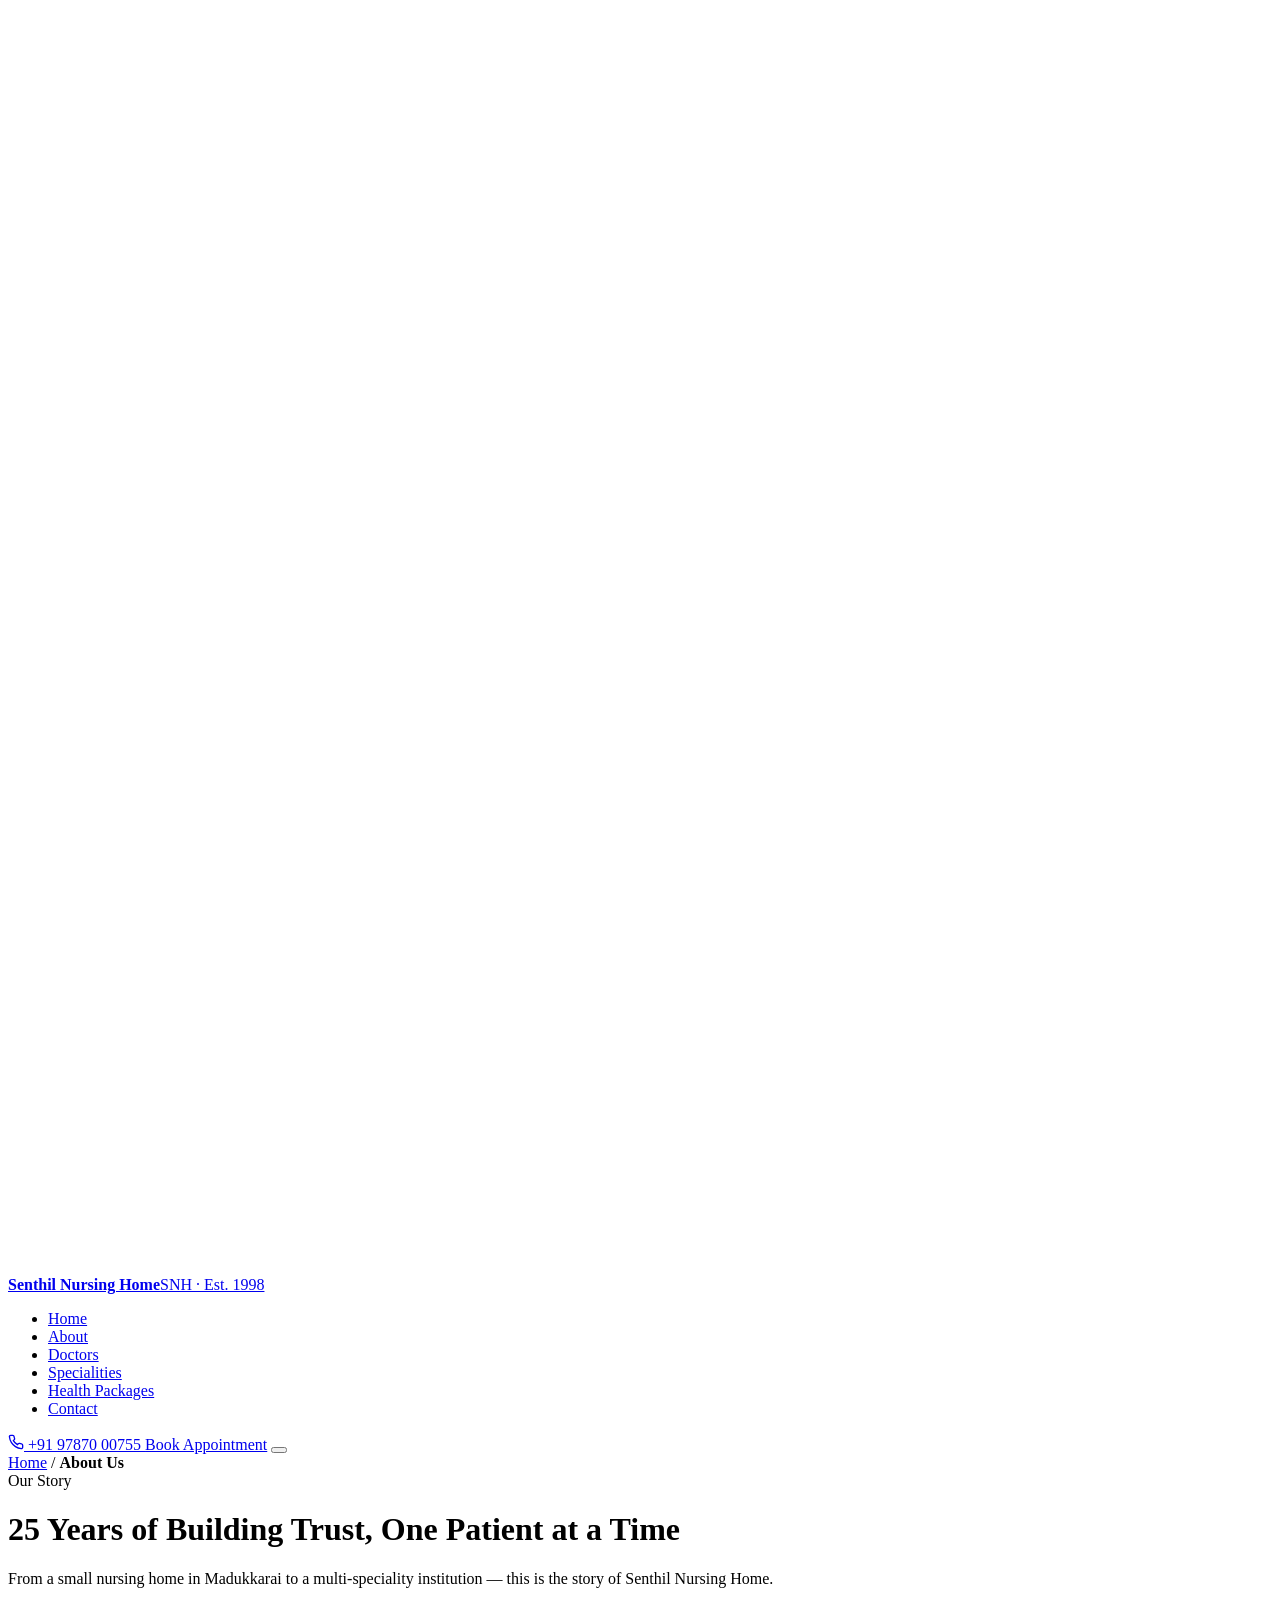
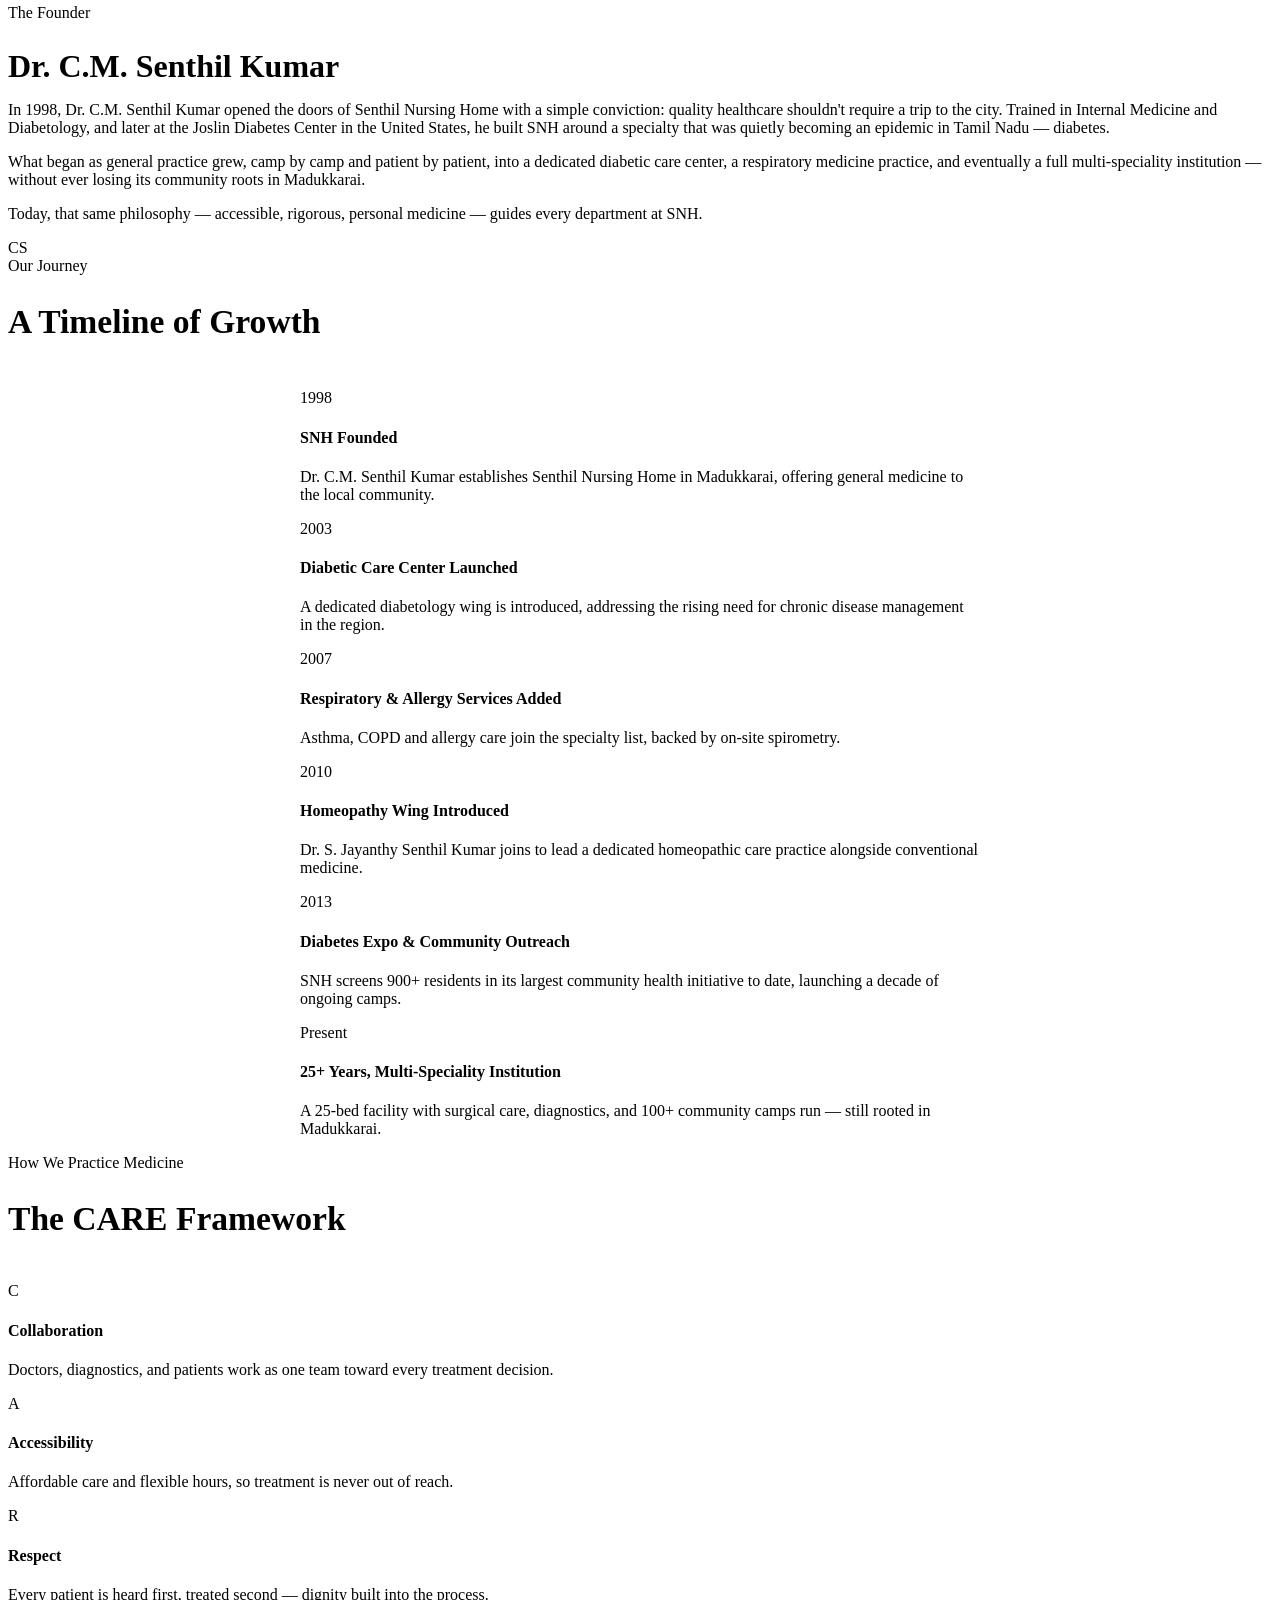
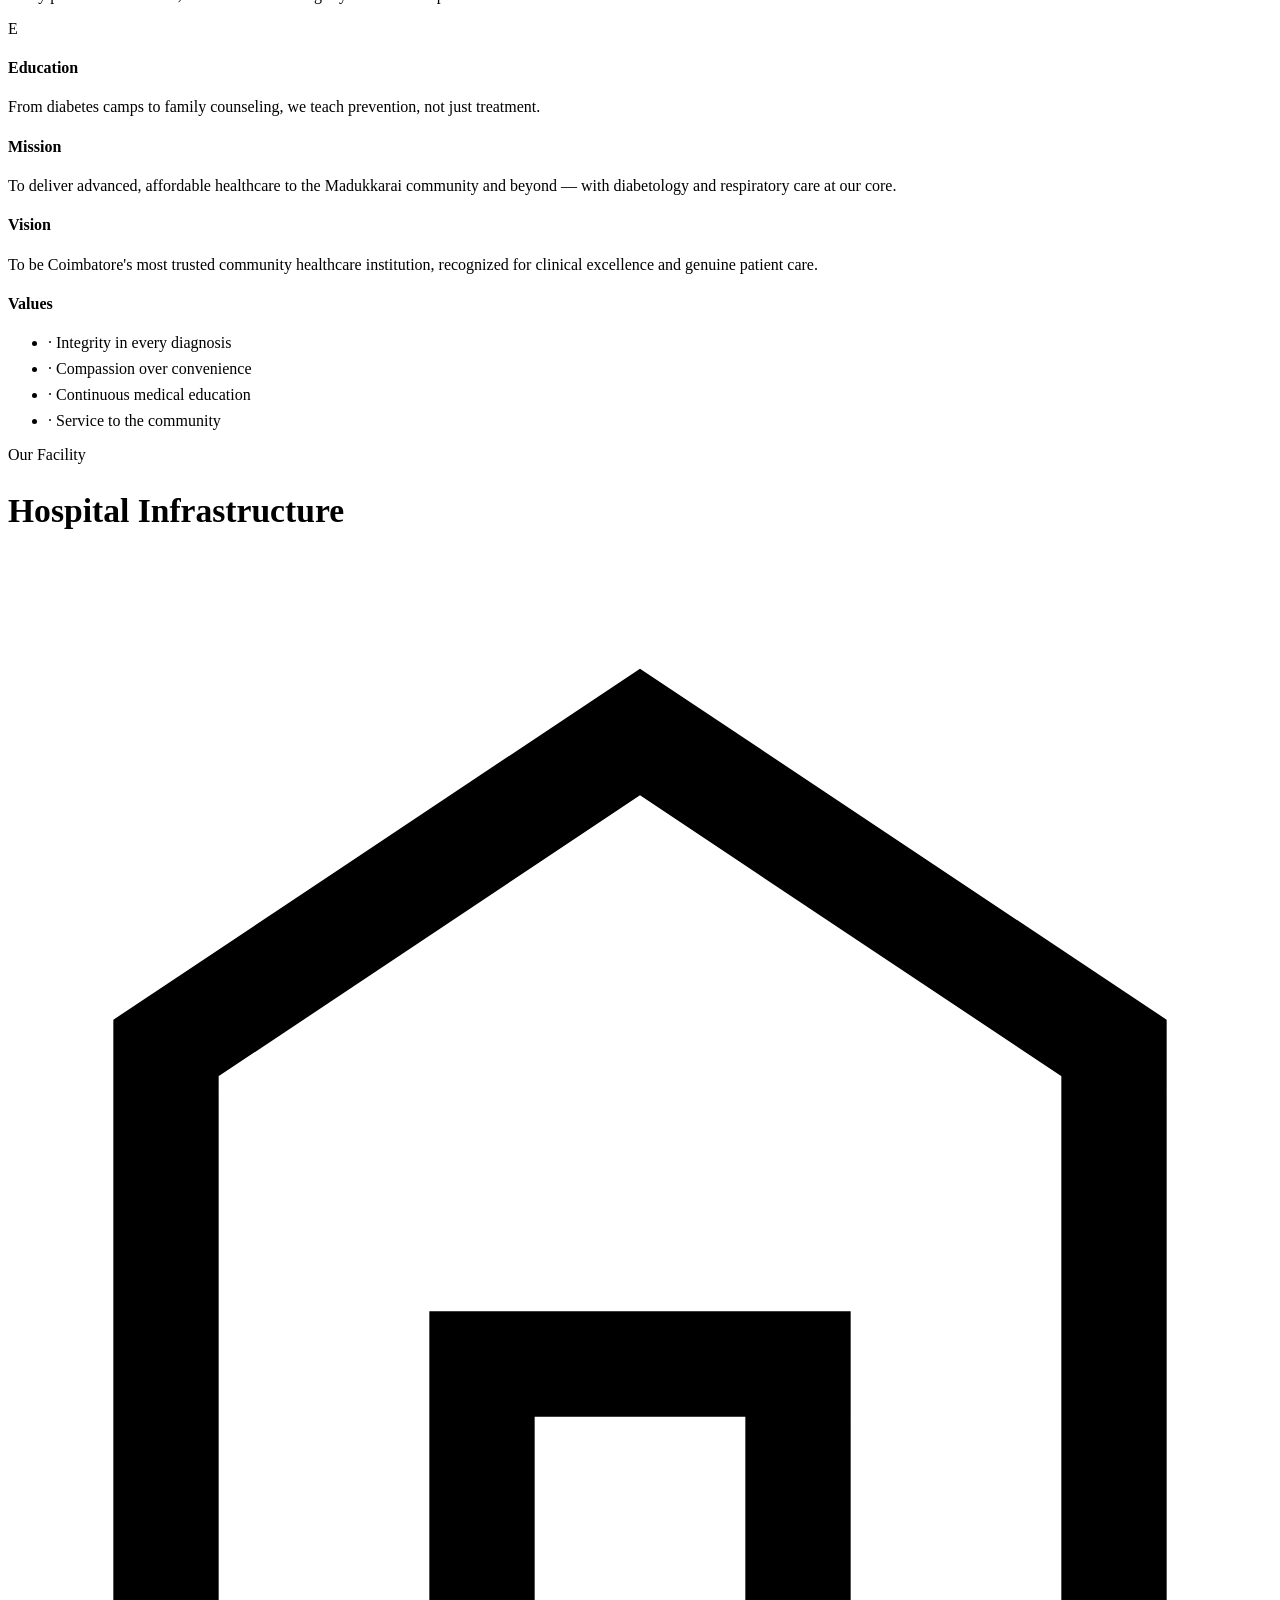
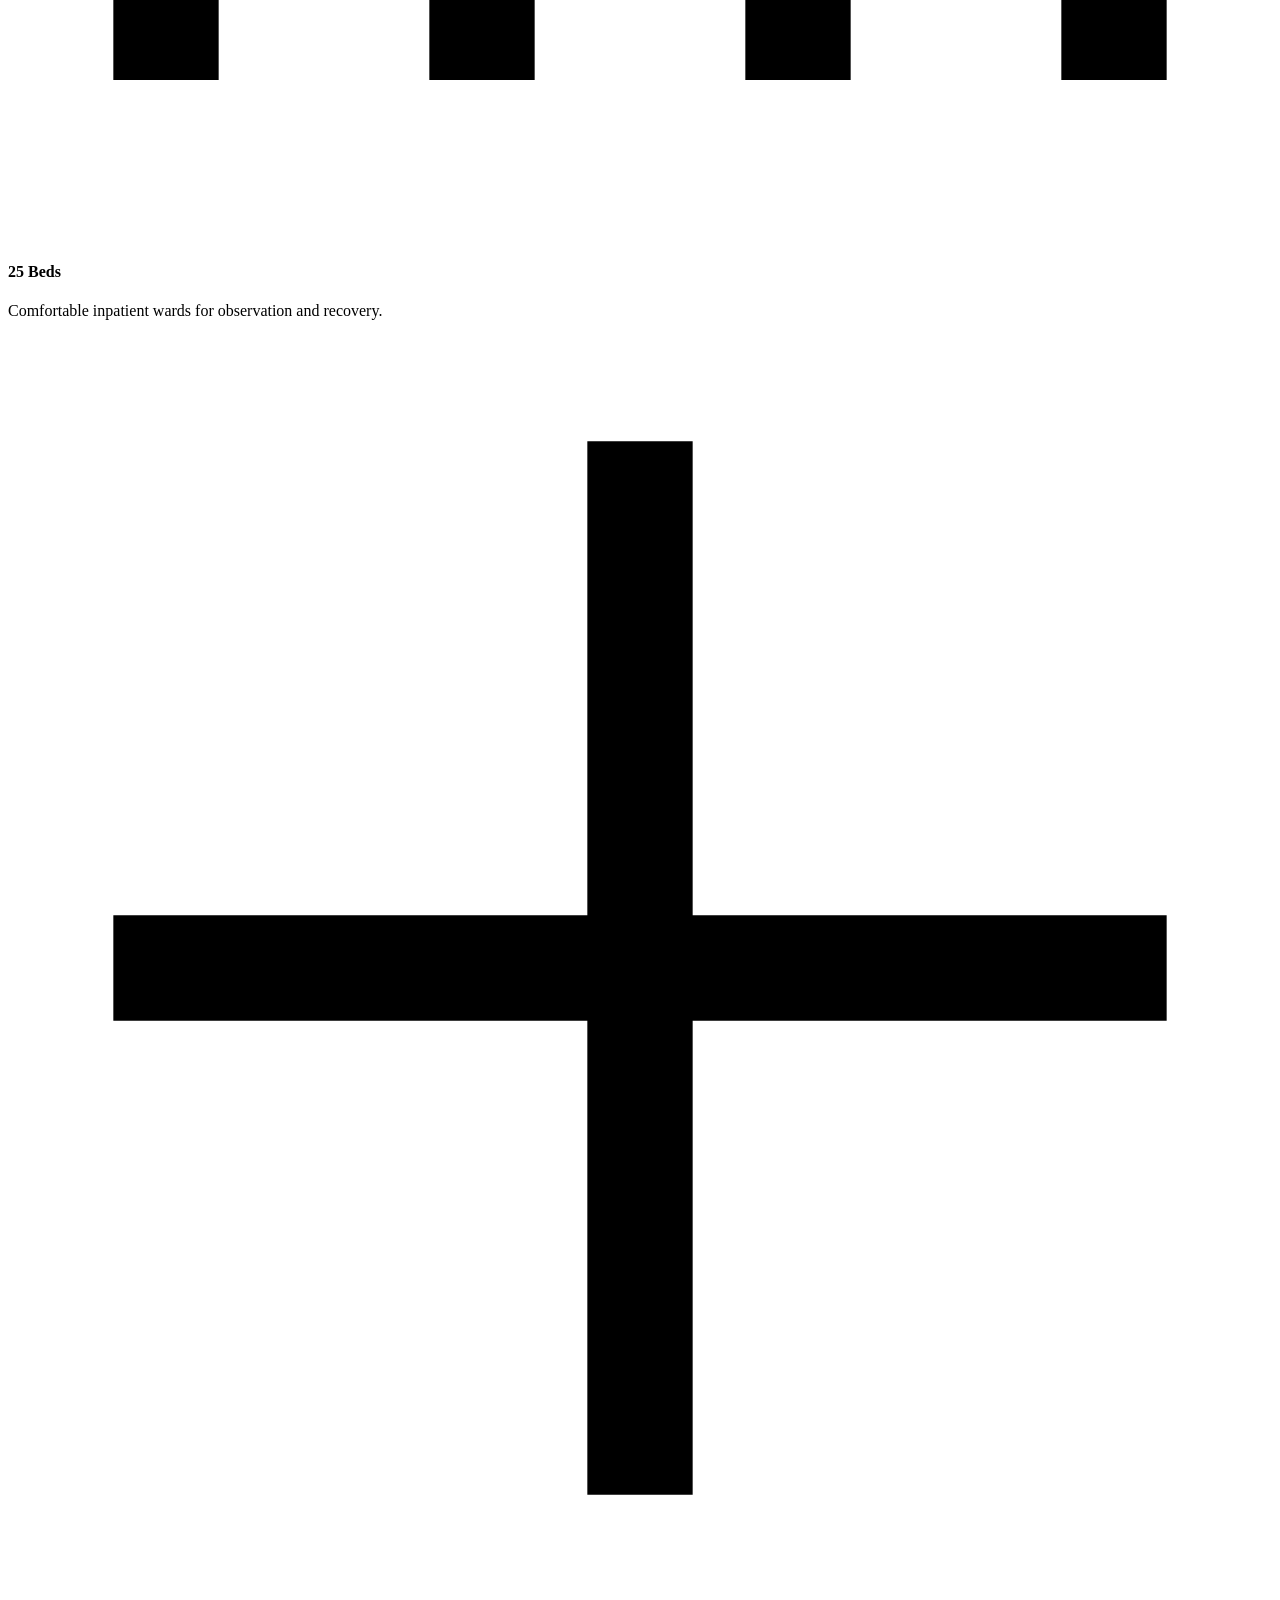
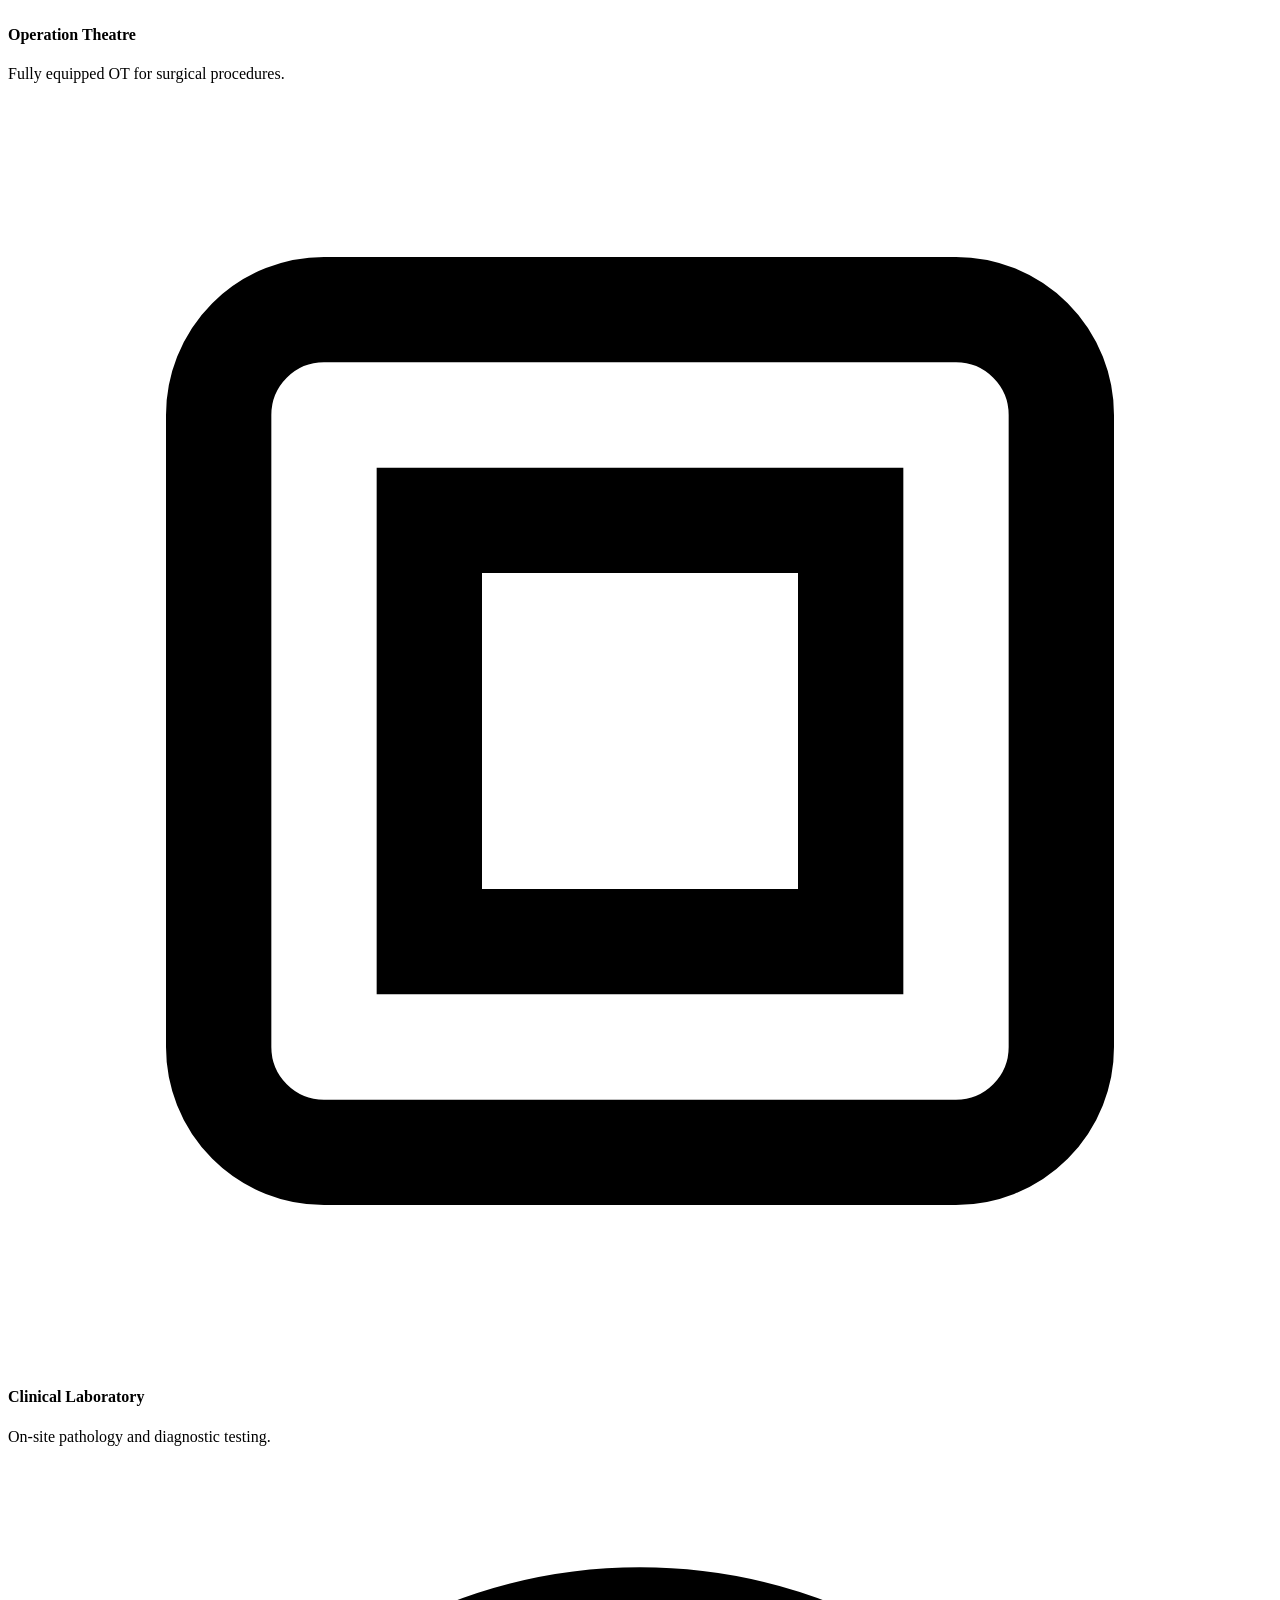
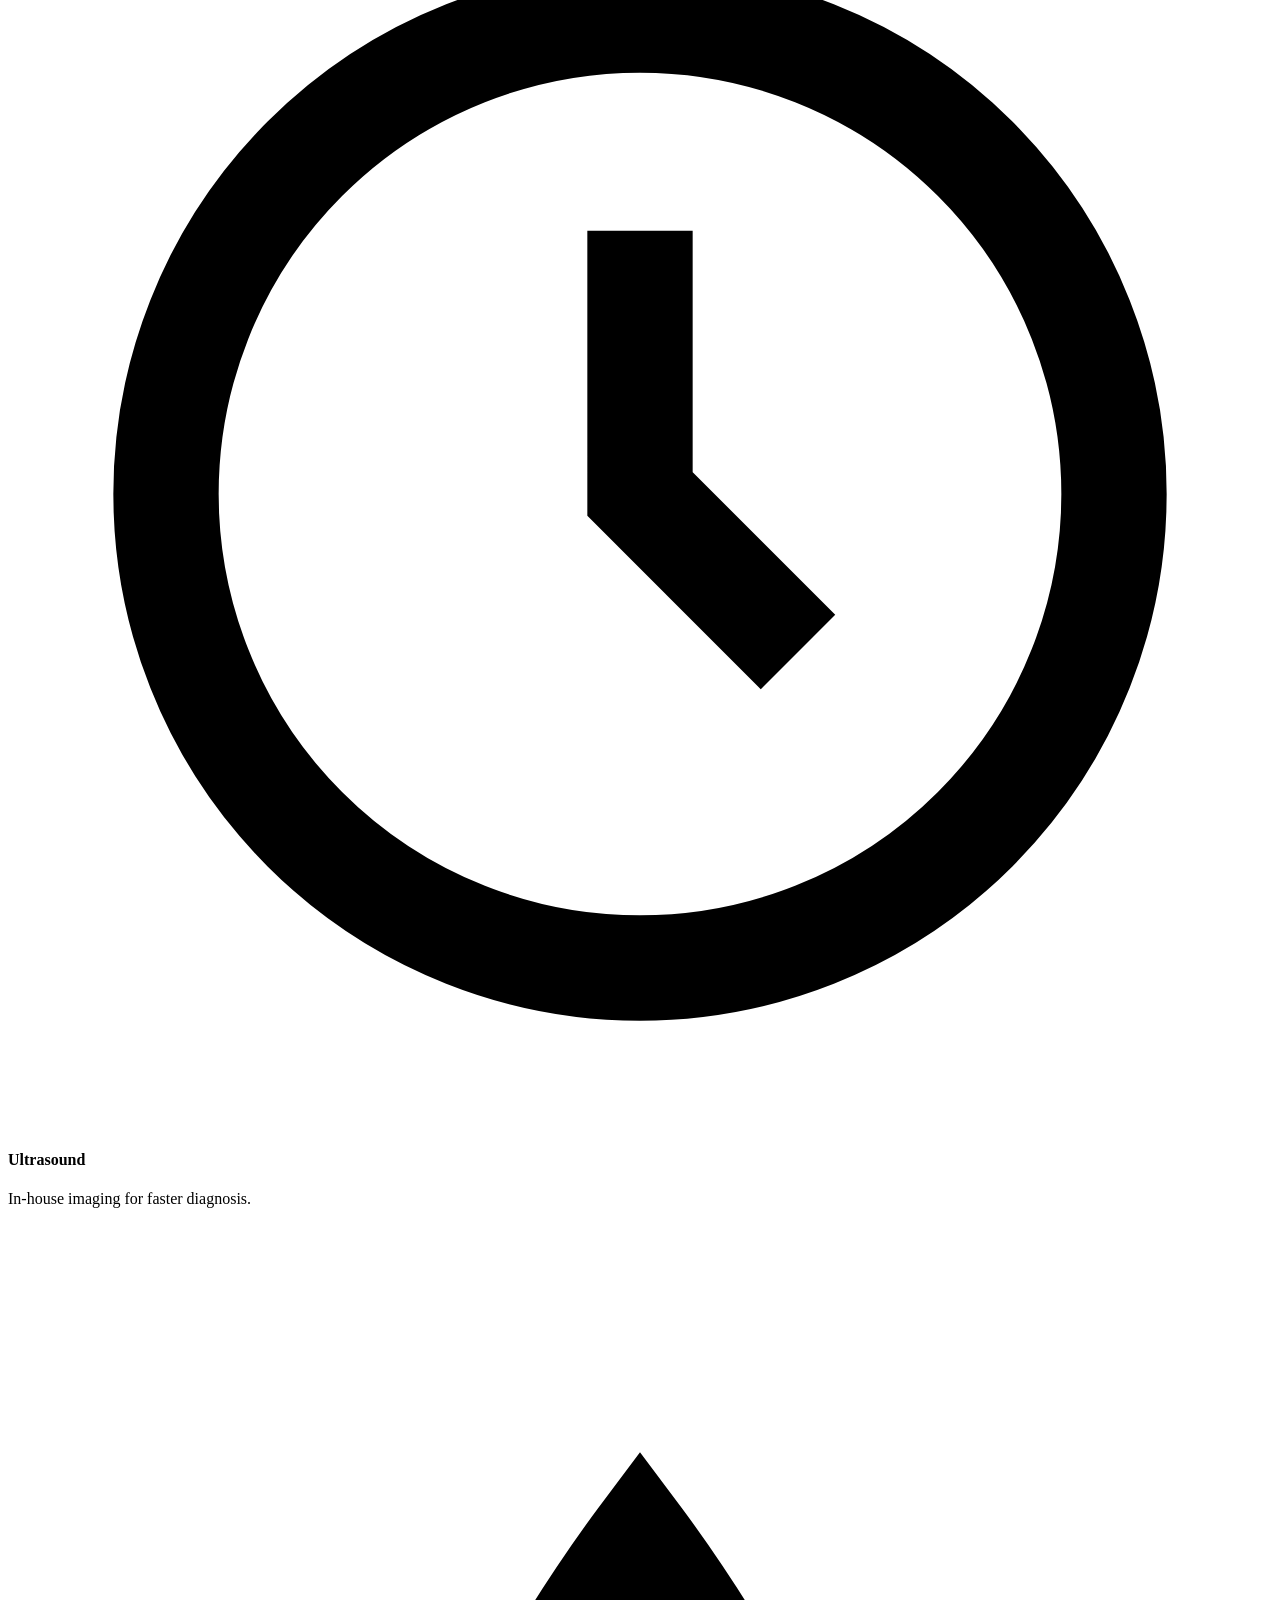
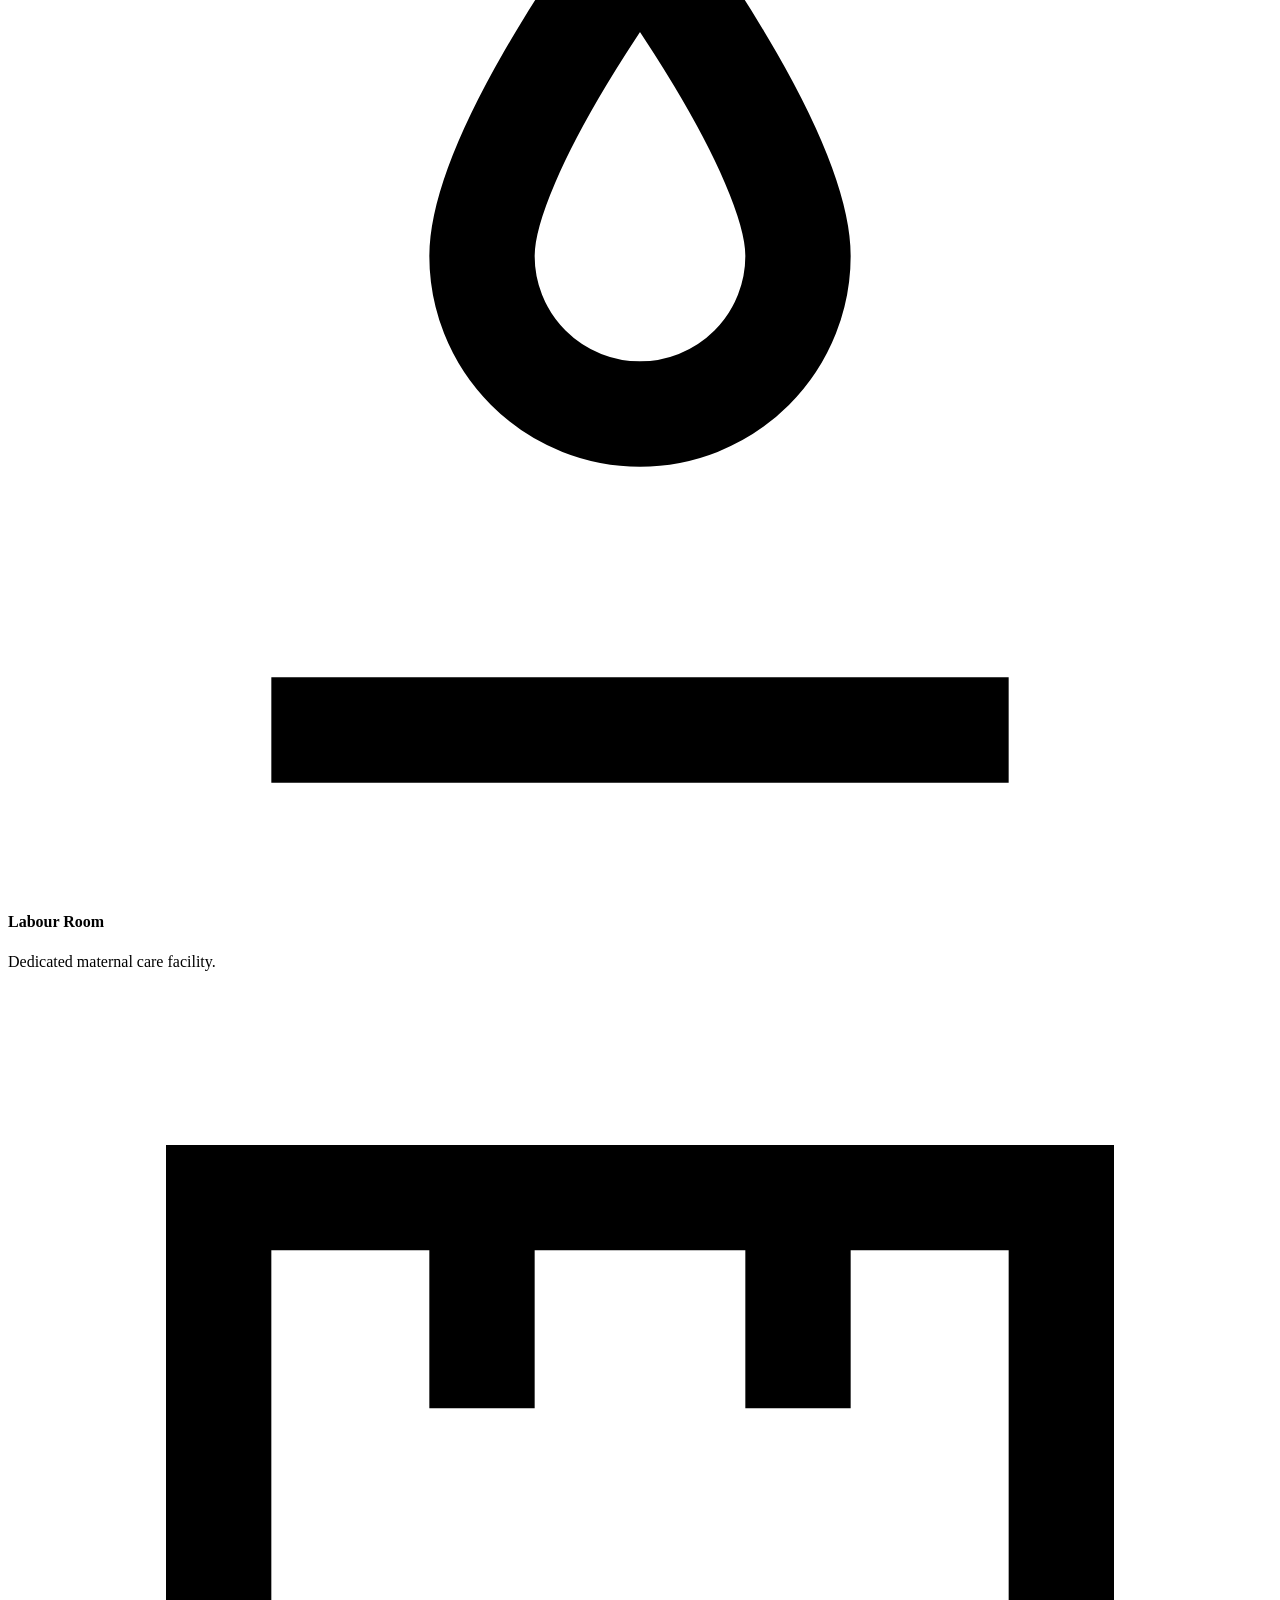
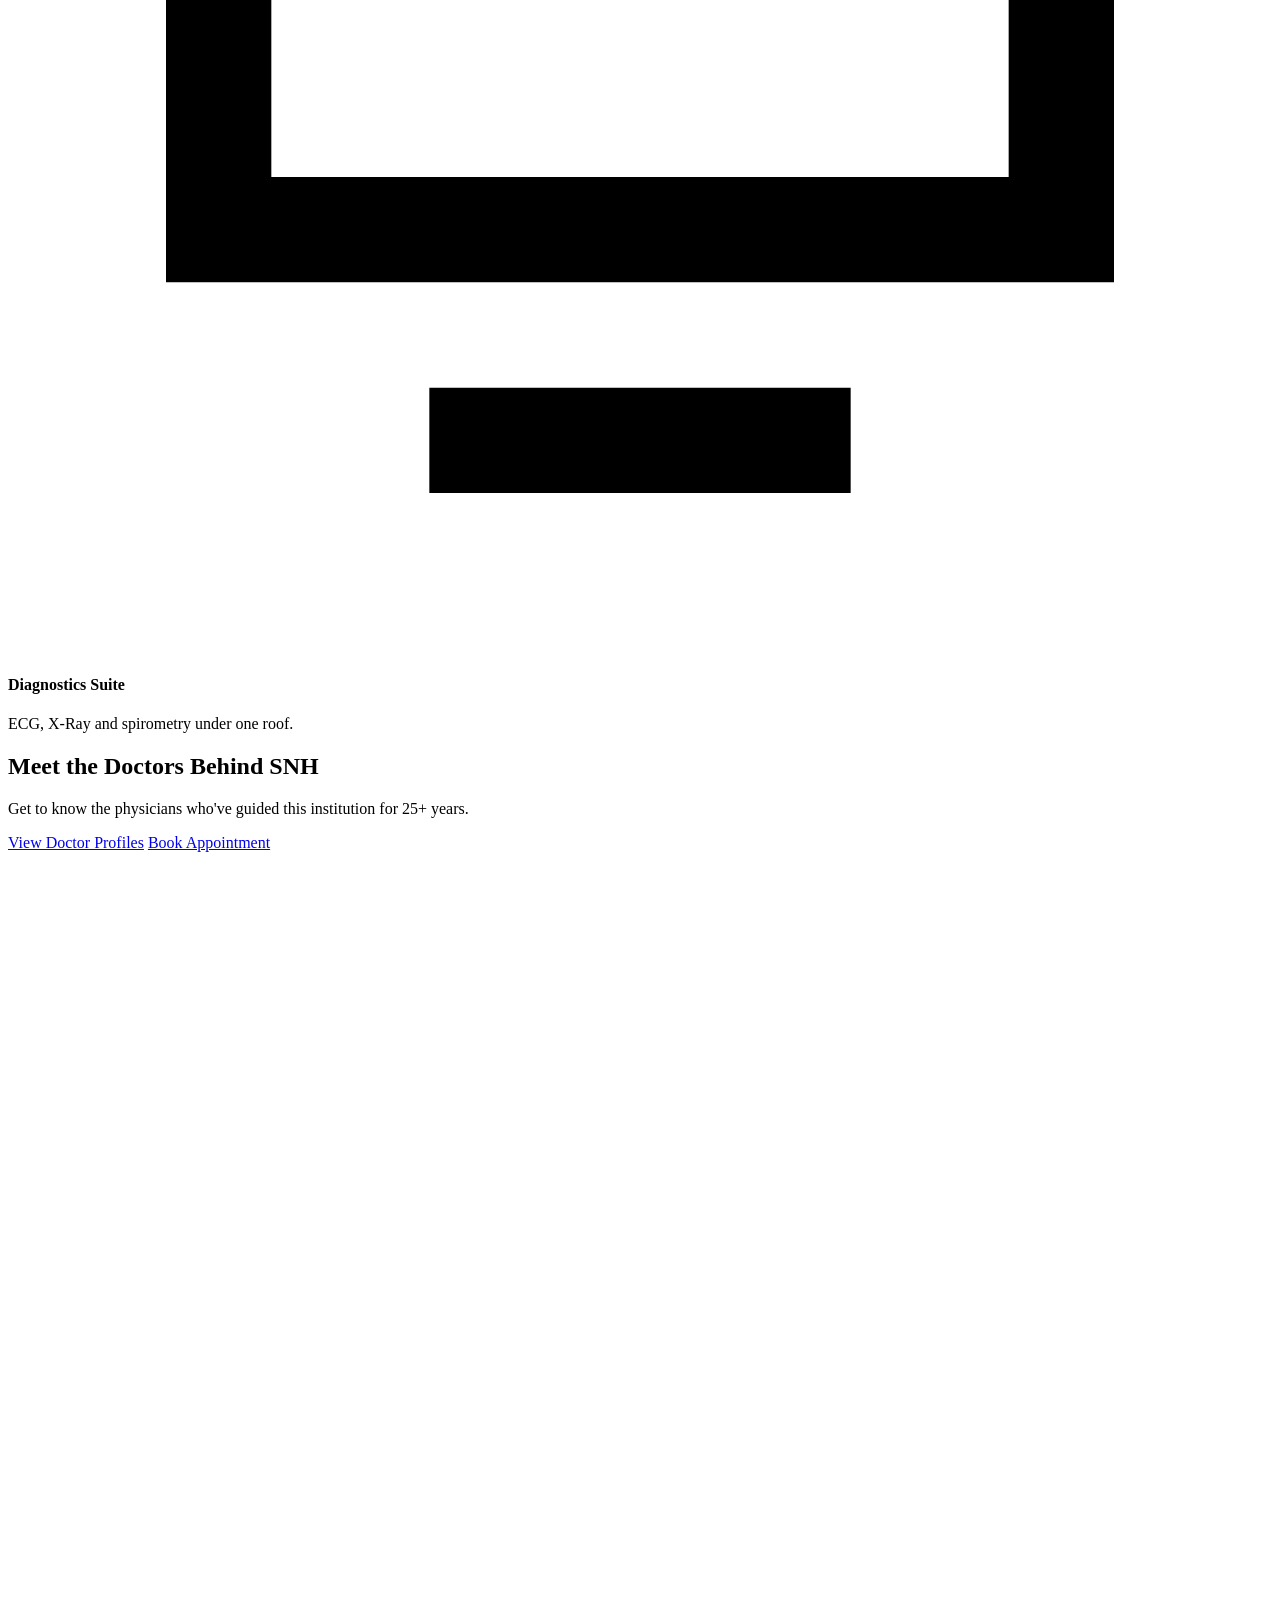
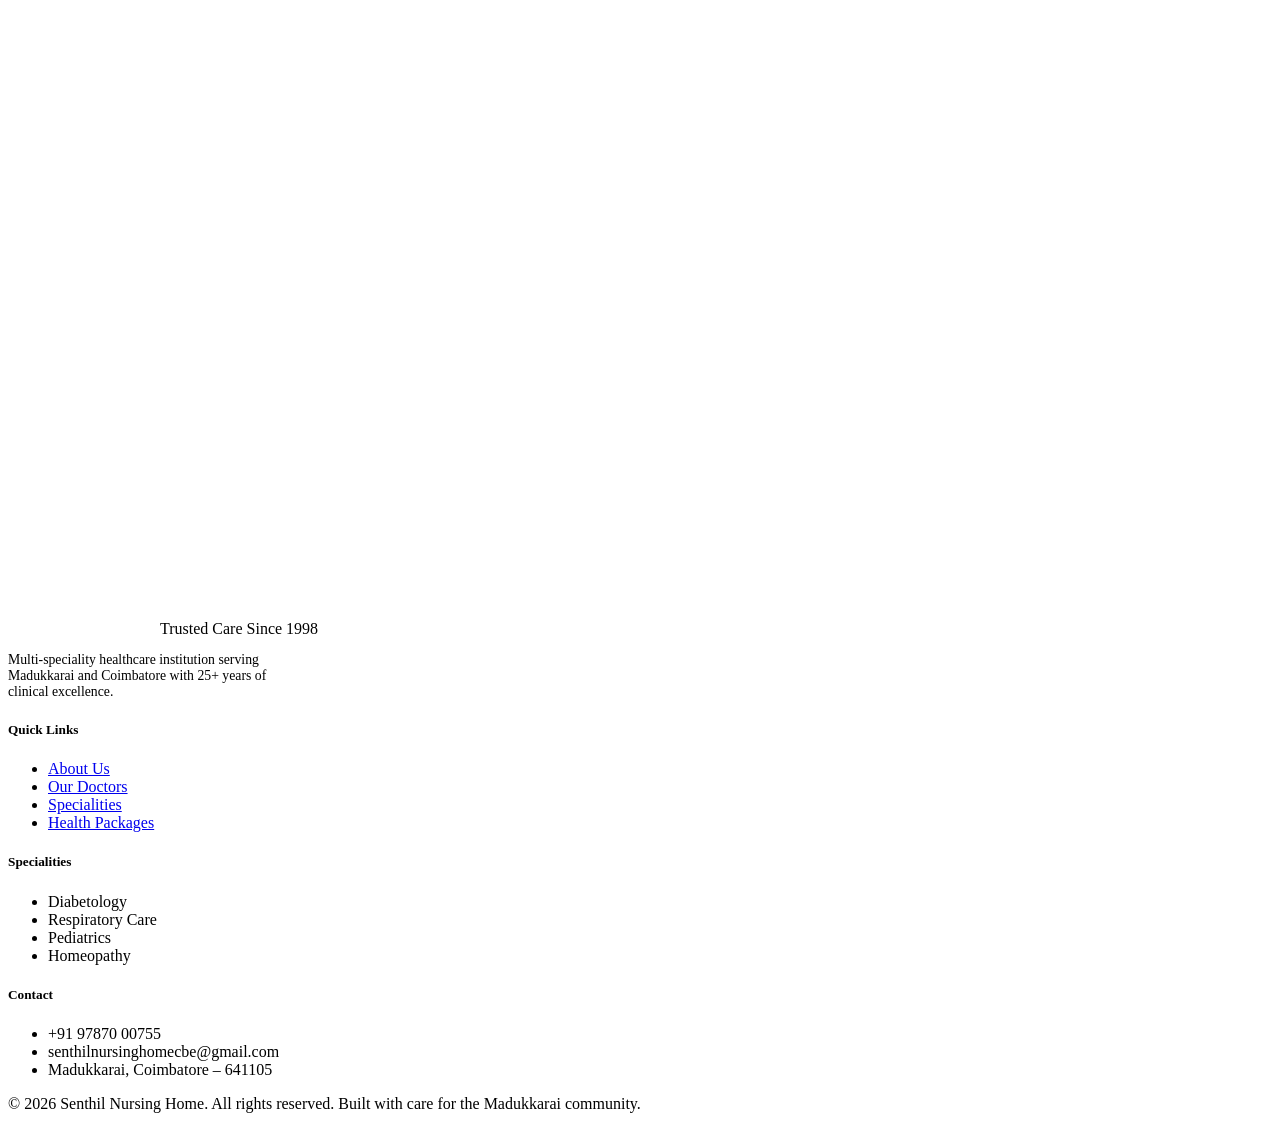
==== about.html @ e5d40ab2 "Add files via upload" ====
<!DOCTYPE html>
<html lang="en">
<head>
<meta charset="UTF-8">
<meta name="viewport" content="width=device-width, initial-scale=1.0">
<title>About Us | Senthil Nursing Home, Madukkarai Coimbatore</title>
<meta name="description" content="25+ years of Senthil Nursing Home's story — founder Dr. C.M. Senthil Kumar, our CARE framework, mission &amp; vision, and hospital infrastructure.">
<link rel="stylesheet" href="style.css">
</head>
<body>

<nav class="nav">
  <div class="nav-inner">
    <a href="index.html" class="brand">
      <div class="brand-mark"><svg viewBox="0 0 24 24" fill="none" stroke="white" stroke-width="2"><path d="M12 2v8M8 6h8M4 14c0-1 1-2 2-2h1l2 4 2-7 2 5h5c1 0 2 1 2 2 0 4-6 8-8 8s-8-4-8-10z"/></svg></div>
      <div class="brand-text"><b>Senthil Nursing Home</b><span>SNH &middot; Est. 1998</span></div>
    </a>
    <ul class="nav-links">
      <li><a href="index.html">Home</a></li>
      <li><a href="about.html" class="active">About</a></li>
      <li><a href="doctors.html">Doctors</a></li>
      <li><a href="index.html#specialities">Specialities</a></li>
      <li><a href="index.html#packages">Health Packages</a></li>
      <li><a href="index.html#contact">Contact</a></li>
    </ul>
    <div class="nav-cta">
      <a href="tel:+919787000755" class="nav-call">
        <svg width="16" height="16" viewBox="0 0 24 24" fill="none" stroke="currentColor" stroke-width="2"><path d="M22 16.92v3a2 2 0 0 1-2.18 2 19.79 19.79 0 0 1-8.63-3.07 19.5 19.5 0 0 1-6-6 19.79 19.79 0 0 1-3.07-8.67A2 2 0 0 1 4.11 2h3a2 2 0 0 1 2 1.72c.13.96.36 1.9.7 2.81a2 2 0 0 1-.45 2.11L8.09 9.91a16 16 0 0 0 6 6l1.27-1.27a2 2 0 0 1 2.11-.45c.9.34 1.85.57 2.81.7A2 2 0 0 1 22 16.92z"/></svg>
        +91 97870 00755
      </a>
      <a href="index.html#contact" class="btn btn-primary btn-sm">Book Appointment</a>
      <button class="nav-toggle" aria-label="Menu"><span></span><span></span><span></span></button>
    </div>
  </div>
</nav>

<header class="page-hero">
  <div class="container">
    <div class="breadcrumb"><a href="index.html">Home</a> / <b>About Us</b></div>
    <div class="eyebrow" style="justify-content:center;">Our Story</div>
    <h1>25 Years of Building Trust, One Patient at a Time</h1>
    <p class="max-w center" style="color:var(--ink-soft); margin-top:14px;">From a small nursing home in Madukkarai to a multi-speciality institution — this is the story of Senthil Nursing Home.</p>
  </div>
</header>

<!-- FOUNDER STORY -->
<section class="section-pad">
  <div class="container">
    <div class="hero-grid" style="align-items:center;">
      <div class="reveal">
        <div class="eyebrow">The Founder</div>
        <h2 style="font-size:2rem; margin-bottom:16px;">Dr. C.M. Senthil Kumar</h2>
        <p style="color:var(--ink-soft); margin-bottom:16px;">In 1998, Dr. C.M. Senthil Kumar opened the doors of Senthil Nursing Home with a simple conviction: quality healthcare shouldn't require a trip to the city. Trained in Internal Medicine and Diabetology, and later at the Joslin Diabetes Center in the United States, he built SNH around a specialty that was quietly becoming an epidemic in Tamil Nadu — diabetes.</p>
        <p style="color:var(--ink-soft); margin-bottom:16px;">What began as general practice grew, camp by camp and patient by patient, into a dedicated diabetic care center, a respiratory medicine practice, and eventually a full multi-speciality institution — without ever losing its community roots in Madukkarai.</p>
        <p style="color:var(--ink-soft);">Today, that same philosophy — accessible, rigorous, personal medicine — guides every department at SNH.</p>
      </div>
      <div class="doc-portrait reveal"><span>CS</span></div>
    </div>
  </div>
</section>

<!-- TIMELINE -->
<section class="section-pad" style="background:var(--gray);">
  <div class="container">
    <div class="center max-w reveal">
      <div class="eyebrow" style="justify-content:center;">Our Journey</div>
      <h2 style="font-size:2.1rem;">A Timeline of Growth</h2>
    </div>
    <div style="max-width:680px; margin:48px auto 0;">
      <div class="timeline">
        <div class="tl-item reveal">
          <div class="tl-dot"></div>
          <div class="tl-year">1998</div>
          <h4>SNH Founded</h4>
          <p>Dr. C.M. Senthil Kumar establishes Senthil Nursing Home in Madukkarai, offering general medicine to the local community.</p>
        </div>
        <div class="tl-item reveal">
          <div class="tl-dot"></div>
          <div class="tl-year">2003</div>
          <h4>Diabetic Care Center Launched</h4>
          <p>A dedicated diabetology wing is introduced, addressing the rising need for chronic disease management in the region.</p>
        </div>
        <div class="tl-item reveal">
          <div class="tl-dot"></div>
          <div class="tl-year">2007</div>
          <h4>Respiratory &amp; Allergy Services Added</h4>
          <p>Asthma, COPD and allergy care join the specialty list, backed by on-site spirometry.</p>
        </div>
        <div class="tl-item reveal">
          <div class="tl-dot"></div>
          <div class="tl-year">2010</div>
          <h4>Homeopathy Wing Introduced</h4>
          <p>Dr. S. Jayanthy Senthil Kumar joins to lead a dedicated homeopathic care practice alongside conventional medicine.</p>
        </div>
        <div class="tl-item reveal">
          <div class="tl-dot"></div>
          <div class="tl-year">2013</div>
          <h4>Diabetes Expo &amp; Community Outreach</h4>
          <p>SNH screens 900+ residents in its largest community health initiative to date, launching a decade of ongoing camps.</p>
        </div>
        <div class="tl-item reveal">
          <div class="tl-dot"></div>
          <div class="tl-year">Present</div>
          <h4>25+ Years, Multi-Speciality Institution</h4>
          <p>A 25-bed facility with surgical care, diagnostics, and 100+ community camps run — still rooted in Madukkarai.</p>
        </div>
      </div>
    </div>
  </div>
</section>

<!-- CARE FRAMEWORK -->
<section class="section-pad">
  <div class="container">
    <div class="center max-w reveal">
      <div class="eyebrow" style="justify-content:center;">How We Practice Medicine</div>
      <h2 style="font-size:2.1rem;">The CARE Framework</h2>
    </div>
    <div class="care-grid" style="margin-top:44px;">
      <div class="care-card reveal"><div class="care-letter">C</div><h4>Collaboration</h4><p>Doctors, diagnostics, and patients work as one team toward every treatment decision.</p></div>
      <div class="care-card reveal"><div class="care-letter">A</div><h4>Accessibility</h4><p>Affordable care and flexible hours, so treatment is never out of reach.</p></div>
      <div class="care-card reveal"><div class="care-letter">R</div><h4>Respect</h4><p>Every patient is heard first, treated second — dignity built into the process.</p></div>
      <div class="care-card reveal"><div class="care-letter">E</div><h4>Education</h4><p>From diabetes camps to family counseling, we teach prevention, not just treatment.</p></div>
    </div>
  </div>
</section>

<!-- MISSION VISION VALUES -->
<section class="section-pad" style="background:var(--gray);">
  <div class="container">
    <div class="mvv-grid">
      <div class="mvv-card mission reveal">
        <h4>Mission</h4>
        <p>To deliver advanced, affordable healthcare to the Madukkarai community and beyond — with diabetology and respiratory care at our core.</p>
      </div>
      <div class="mvv-card vision reveal">
        <h4>Vision</h4>
        <p>To be Coimbatore's most trusted community healthcare institution, recognized for clinical excellence and genuine patient care.</p>
      </div>
      <div class="mvv-card values reveal">
        <h4>Values</h4>
        <ul style="display:flex; flex-direction:column; gap:8px;">
          <li>&middot; Integrity in every diagnosis</li>
          <li>&middot; Compassion over convenience</li>
          <li>&middot; Continuous medical education</li>
          <li>&middot; Service to the community</li>
        </ul>
      </div>
    </div>
  </div>
</section>

<!-- INFRASTRUCTURE -->
<section class="section-pad">
  <div class="container">
    <div class="center max-w reveal">
      <div class="eyebrow" style="justify-content:center;">Our Facility</div>
      <h2 style="font-size:2.1rem;">Hospital Infrastructure</h2>
    </div>
    <div class="grid-4" style="margin-top:44px;">
      <div class="card reveal"><div class="ico-wrap"><svg viewBox="0 0 24 24" fill="none" stroke="currentColor" stroke-width="2"><path d="M3 21V9l9-6 9 6v12M9 21v-6h6v6"/></svg></div><h4>25 Beds</h4><p>Comfortable inpatient wards for observation and recovery.</p></div>
      <div class="card reveal"><div class="ico-wrap"><svg viewBox="0 0 24 24" fill="none" stroke="currentColor" stroke-width="2"><path d="M12 2v20M2 12h20"/></svg></div><h4>Operation Theatre</h4><p>Fully equipped OT for surgical procedures.</p></div>
      <div class="card reveal"><div class="ico-wrap"><svg viewBox="0 0 24 24" fill="none" stroke="currentColor" stroke-width="2"><rect x="4" y="4" width="16" height="16" rx="2"/><path d="M8 8h8v8H8z"/></svg></div><h4>Clinical Laboratory</h4><p>On-site pathology and diagnostic testing.</p></div>
      <div class="card reveal"><div class="ico-wrap"><svg viewBox="0 0 24 24" fill="none" stroke="currentColor" stroke-width="2"><circle cx="12" cy="12" r="9"/><path d="M12 7v5l3 3"/></svg></div><h4>Ultrasound</h4><p>In-house imaging for faster diagnosis.</p></div>
      <div class="card reveal"><div class="ico-wrap"><svg viewBox="0 0 24 24" fill="none" stroke="currentColor" stroke-width="2"><path d="M9 12a3 3 0 1 0 6 0c0-2-3-6-3-6s-3 4-3 6zM5 21h14"/></svg></div><h4>Labour Room</h4><p>Dedicated maternal care facility.</p></div>
      <div class="card reveal"><div class="ico-wrap"><svg viewBox="0 0 24 24" fill="none" stroke="currentColor" stroke-width="2"><path d="M4 4h16v12H4z"/><path d="M8 20h8M9 4v4M15 4v4"/></svg></div><h4>Diagnostics Suite</h4><p>ECG, X-Ray and spirometry under one roof.</p></div>
    </div>
  </div>
</section>

<section class="container" style="padding-bottom:100px;">
  <div class="cta-banner reveal">
    <h2>Meet the Doctors Behind SNH</h2>
    <p>Get to know the physicians who've guided this institution for 25+ years.</p>
    <div class="cta-actions">
      <a href="doctors.html" class="btn btn-ghost-white">View Doctor Profiles</a>
      <a href="index.html#contact" class="btn btn-primary">Book Appointment</a>
    </div>
  </div>
</section>

<footer>
  <div class="container">
    <div class="footer-grid">
      <div>
        <div class="brand" style="margin-bottom:14px;">
          <div class="brand-mark"><svg viewBox="0 0 24 24" fill="none" stroke="white" stroke-width="2"><path d="M12 2v8M8 6h8M4 14c0-1 1-2 2-2h1l2 4 2-7 2 5h5c1 0 2 1 2 2 0 4-6 8-8 8s-8-4-8-10z"/></svg></div>
          <div class="brand-text"><b style="color:white;">Senthil Nursing Home</b><span>Trusted Care Since 1998</span></div>
        </div>
        <p style="font-size:0.86rem; max-width:280px;">Multi-speciality healthcare institution serving Madukkarai and Coimbatore with 25+ years of clinical excellence.</p>
      </div>
      <div>
        <h5>Quick Links</h5>
        <ul><li><a href="about.html">About Us</a></li><li><a href="doctors.html">Our Doctors</a></li><li><a href="index.html#specialities">Specialities</a></li><li><a href="index.html#packages">Health Packages</a></li></ul>
      </div>
      <div>
        <h5>Specialities</h5>
        <ul><li>Diabetology</li><li>Respiratory Care</li><li>Pediatrics</li><li>Homeopathy</li></ul>
      </div>
      <div>
        <h5>Contact</h5>
        <ul><li>+91 97870 00755</li><li>senthilnursinghomecbe@gmail.com</li><li>Madukkarai, Coimbatore – 641105</li></ul>
      </div>
    </div>
    <div class="footer-bottom">
      <span>&copy; 2026 Senthil Nursing Home. All rights reserved.</span>
      <span>Built with care for the Madukkarai community.</span>
    </div>
  </div>
</footer>

<script src="script.js"></script>
</body>
</html>
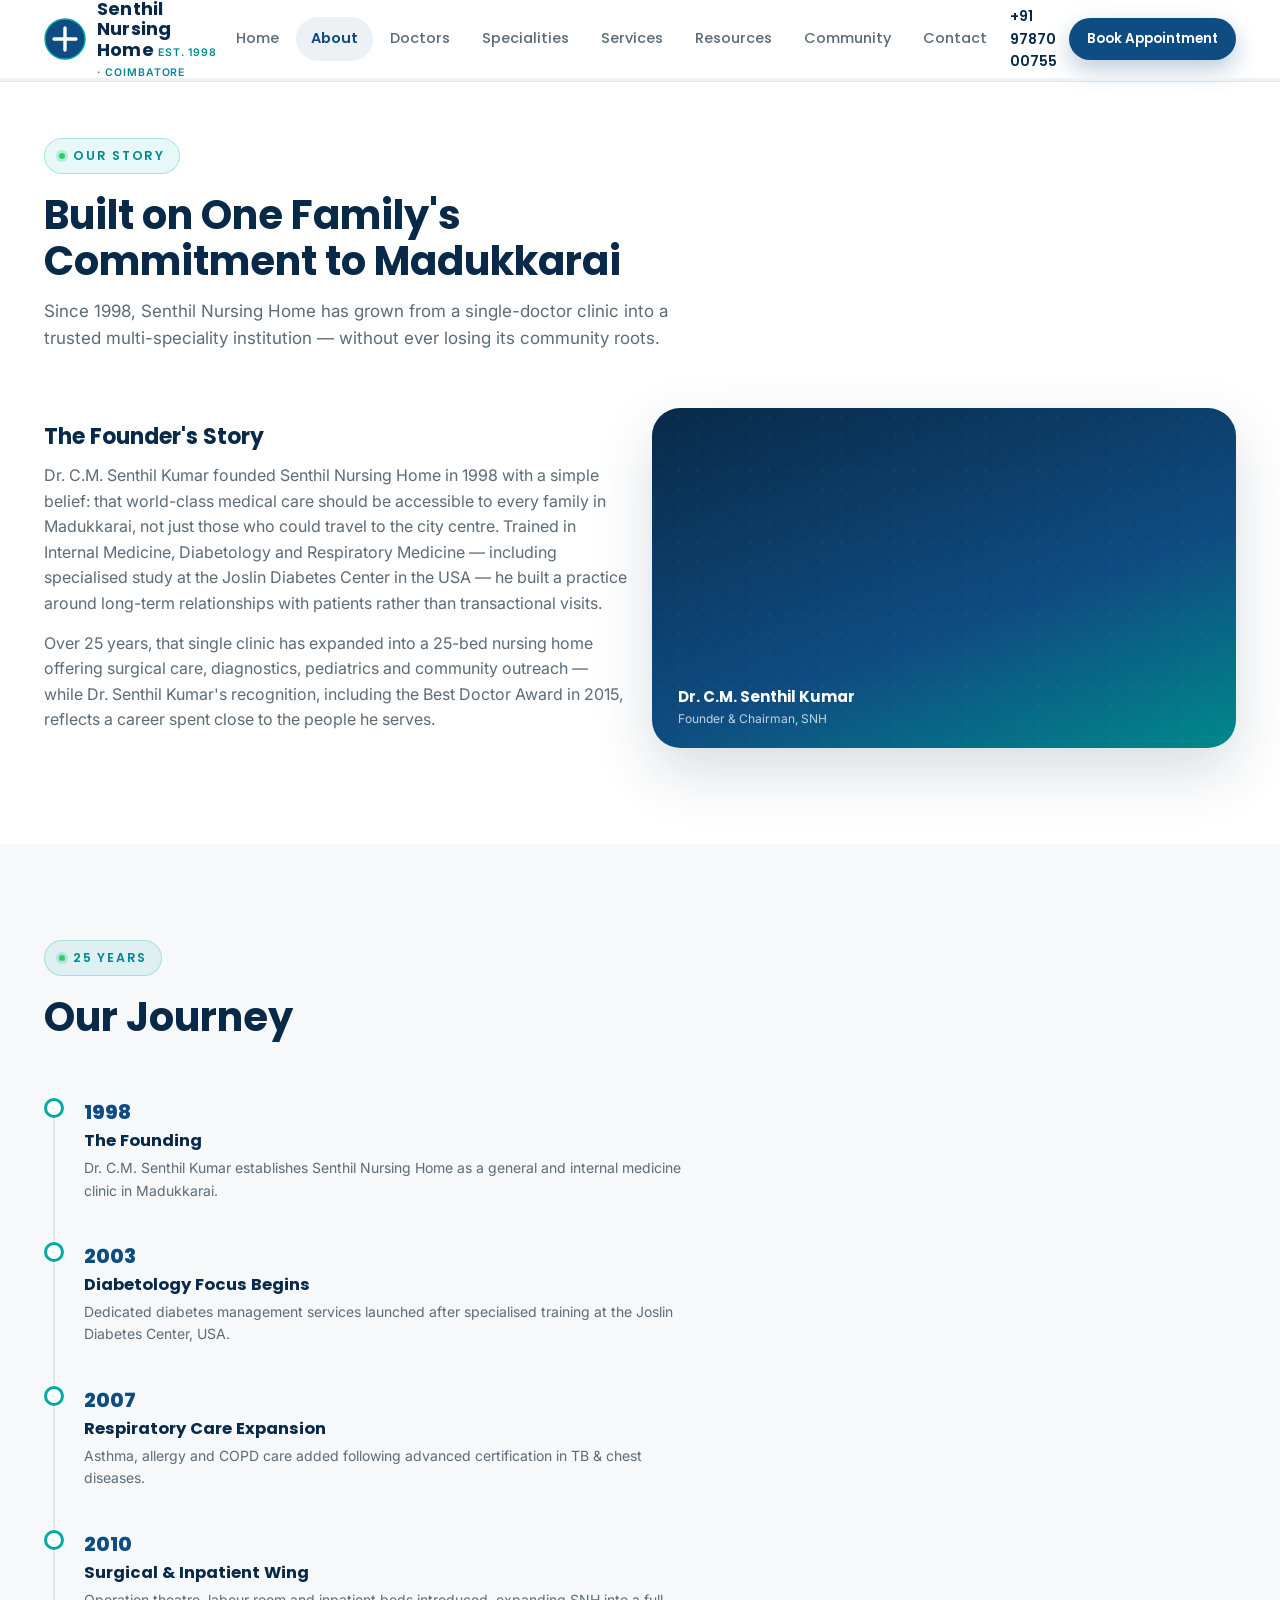
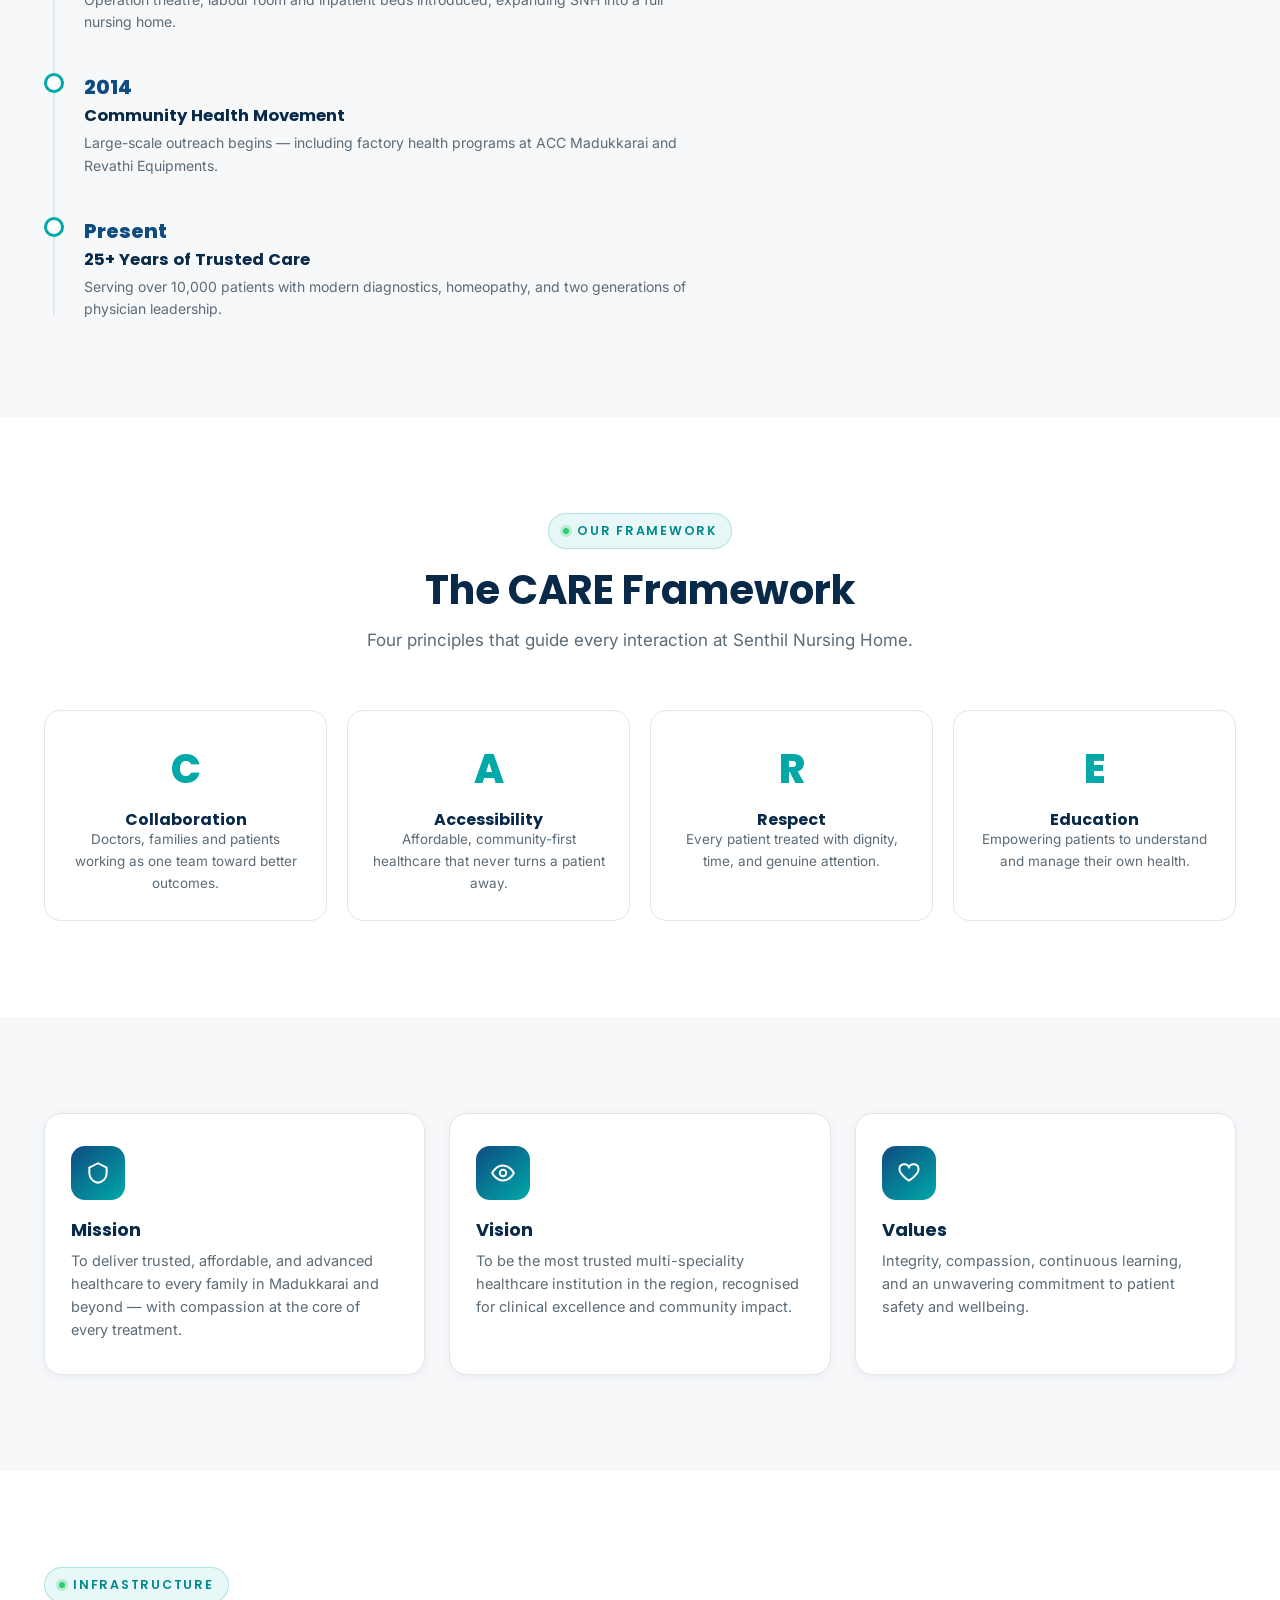
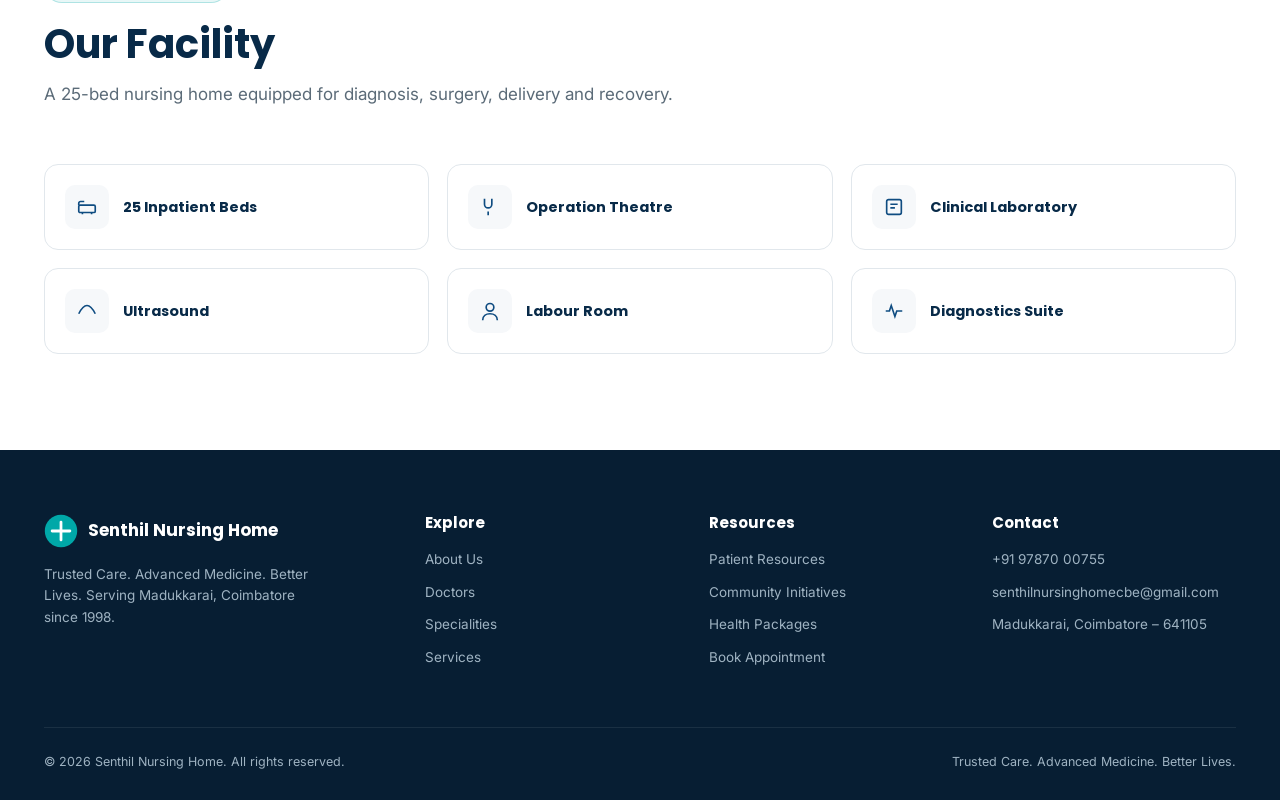
==== commit 63dea957: "Add files via upload" ====
--- a/about.html
+++ b/about.html
@@ -3,212 +3,180 @@
 <head>
 <meta charset="UTF-8">
 <meta name="viewport" content="width=device-width, initial-scale=1.0">
-<title>About Us | Senthil Nursing Home, Madukkarai Coimbatore</title>
-<meta name="description" content="25+ years of Senthil Nursing Home's story — founder Dr. C.M. Senthil Kumar, our CARE framework, mission &amp; vision, and hospital infrastructure.">
-<link rel="stylesheet" href="style.css">
+<title>About Us | Senthil Nursing Home</title>
+<meta name="description" content="25+ years of community healthcare in Madukkarai, Coimbatore. Learn the story of Dr. C.M. Senthil Kumar and the CARE framework behind SNH.">
+<link rel="preconnect" href="https://fonts.googleapis.com">
+<link href="https://fonts.googleapis.com/css2?family=Poppins:wght@500;600;700;800&family=Inter:wght@400;500;600;700&display=swap" rel="stylesheet">
+<link rel="stylesheet" href="styles.css">
 </head>
 <body>
-
-<nav class="nav">
-  <div class="nav-inner">
+<!-- ================= NAV ================= -->
+<nav class="nav" id="mainNav">
+  <div class="container nav-inner">
     <a href="index.html" class="brand">
-      <div class="brand-mark"><svg viewBox="0 0 24 24" fill="none" stroke="white" stroke-width="2"><path d="M12 2v8M8 6h8M4 14c0-1 1-2 2-2h1l2 4 2-7 2 5h5c1 0 2 1 2 2 0 4-6 8-8 8s-8-4-8-10z"/></svg></div>
-      <div class="brand-text"><b>Senthil Nursing Home</b><span>SNH &middot; Est. 1998</span></div>
+      <svg class="brand-mark" viewBox="0 0 42 42" fill="none">
+        <circle cx="21" cy="21" r="20" fill="#0F4C81"/>
+        <path d="M21 10v22M10 21h22" stroke="#fff" stroke-width="3.4" stroke-linecap="round"/>
+        <circle cx="21" cy="21" r="20" stroke="#00A8A8" stroke-width="1.4"/>
+      </svg>
+      <span class="brand-text">
+        <span class="name">Senthil Nursing Home</span>
+        <span class="sub">Est. 1998 · Coimbatore</span>
+      </span>
     </a>
-    <ul class="nav-links">
-      <li><a href="index.html">Home</a></li>
-      <li><a href="about.html" class="active">About</a></li>
-      <li><a href="doctors.html">Doctors</a></li>
-      <li><a href="index.html#specialities">Specialities</a></li>
-      <li><a href="index.html#packages">Health Packages</a></li>
-      <li><a href="index.html#contact">Contact</a></li>
-    </ul>
-    <div class="nav-cta">
-      <a href="tel:+919787000755" class="nav-call">
-        <svg width="16" height="16" viewBox="0 0 24 24" fill="none" stroke="currentColor" stroke-width="2"><path d="M22 16.92v3a2 2 0 0 1-2.18 2 19.79 19.79 0 0 1-8.63-3.07 19.5 19.5 0 0 1-6-6 19.79 19.79 0 0 1-3.07-8.67A2 2 0 0 1 4.11 2h3a2 2 0 0 1 2 1.72c.13.96.36 1.9.7 2.81a2 2 0 0 1-.45 2.11L8.09 9.91a16 16 0 0 0 6 6l1.27-1.27a2 2 0 0 1 2.11-.45c.9.34 1.85.57 2.81.7A2 2 0 0 1 22 16.92z"/></svg>
-        +91 97870 00755
+    <div class="nav-links" id="navLinks">
+      <a href="index.html">Home</a>
+      <a href="about.html">About</a>
+      <a href="doctors.html">Doctors</a>
+      <a href="specialities.html">Specialities</a>
+      <a href="services.html">Services</a>
+      <a href="resources.html">Resources</a>
+      <a href="community.html">Community</a>
+      <a href="contact.html">Contact</a>
+    </div>
+    <div class="nav-actions">
+      <a class="nav-call" href="tel:+919787000755">
+        <svg viewBox="0 0 24 24" fill="none" stroke="currentColor" stroke-width="1.8"><path d="M4 5c0 8.3 6.7 15 15 15l3-4-6-3-2 2c-2.5-1.2-4.8-3.5-6-6l2-2-3-6-3 4z"/></svg>
+        <span>+91 97870 00755</span>
       </a>
-      <a href="index.html#contact" class="btn btn-primary btn-sm">Book Appointment</a>
-      <button class="nav-toggle" aria-label="Menu"><span></span><span></span><span></span></button>
+      <a href="contact.html" class="btn btn-primary btn-sm">Book Appointment</a>
+      <button class="burger" id="burgerBtn" aria-label="Open menu"><span></span></button>
     </div>
   </div>
+  <div class="vitals-track"><div class="vitals-fill" id="vitalsFill"></div></div>
 </nav>
+<div class="mobile-panel" id="mobilePanel">
+  <a href="index.html">Home</a>
+  <a href="about.html">About</a>
+  <a href="doctors.html">Doctors</a>
+  <a href="specialities.html">Specialities</a>
+  <a href="services.html">Services</a>
+  <a href="resources.html">Resources</a>
+  <a href="community.html">Community</a>
+  <a href="contact.html">Contact</a>
+  <div style="margin-top:24px;display:flex;flex-direction:column;gap:12px;">
+    <a href="tel:+919787000755" class="btn btn-outline">Call Now: +91 97870 00755</a>
+    <a href="contact.html" class="btn btn-primary">Book Appointment</a>
+  </div>
+</div>
+<!-- ================= ABOUT PAGE ================= -->
 
-<header class="page-hero">
-  <div class="container">
-    <div class="breadcrumb"><a href="index.html">Home</a> / <b>About Us</b></div>
-    <div class="eyebrow" style="justify-content:center;">Our Story</div>
-    <h1>25 Years of Building Trust, One Patient at a Time</h1>
-    <p class="max-w center" style="color:var(--ink-soft); margin-top:14px;">From a small nursing home in Madukkarai to a multi-speciality institution — this is the story of Senthil Nursing Home.</p>
-  </div>
-</header>
-
-<!-- FOUNDER STORY -->
-<section class="section-pad">
-  <div class="container">
-    <div class="hero-grid" style="align-items:center;">
-      <div class="reveal">
-        <div class="eyebrow">The Founder</div>
-        <h2 style="font-size:2rem; margin-bottom:16px;">Dr. C.M. Senthil Kumar</h2>
-        <p style="color:var(--ink-soft); margin-bottom:16px;">In 1998, Dr. C.M. Senthil Kumar opened the doors of Senthil Nursing Home with a simple conviction: quality healthcare shouldn't require a trip to the city. Trained in Internal Medicine and Diabetology, and later at the Joslin Diabetes Center in the United States, he built SNH around a specialty that was quietly becoming an epidemic in Tamil Nadu — diabetes.</p>
-        <p style="color:var(--ink-soft); margin-bottom:16px;">What began as general practice grew, camp by camp and patient by patient, into a dedicated diabetic care center, a respiratory medicine practice, and eventually a full multi-speciality institution — without ever losing its community roots in Madukkarai.</p>
-        <p style="color:var(--ink-soft);">Today, that same philosophy — accessible, rigorous, personal medicine — guides every department at SNH.</p>
+  <section class="section" style="padding-top:56px;">
+    <div class="container">
+      <div class="section-head">
+        <span class="eyebrow">Our Story</span>
+        <h2>Built on One Family's Commitment to Madukkarai</h2>
+        <p>Since 1998, Senthil Nursing Home has grown from a single-doctor clinic into a trusted multi-speciality institution — without ever losing its community roots.</p>
       </div>
-      <div class="doc-portrait reveal"><span>CS</span></div>
-    </div>
-  </div>
-</section>
-
-<!-- TIMELINE -->
-<section class="section-pad" style="background:var(--gray);">
-  <div class="container">
-    <div class="center max-w reveal">
-      <div class="eyebrow" style="justify-content:center;">Our Journey</div>
-      <h2 style="font-size:2.1rem;">A Timeline of Growth</h2>
-    </div>
-    <div style="max-width:680px; margin:48px auto 0;">
-      <div class="timeline">
-        <div class="tl-item reveal">
-          <div class="tl-dot"></div>
-          <div class="tl-year">1998</div>
-          <h4>SNH Founded</h4>
-          <p>Dr. C.M. Senthil Kumar establishes Senthil Nursing Home in Madukkarai, offering general medicine to the local community.</p>
+      <div class="grid-2" style="align-items:center;">
+        <div class="reveal">
+          <h3 style="font-size:22px;margin-bottom:14px;">The Founder's Story</h3>
+          <p style="color:var(--gray-600);margin-bottom:14px;">Dr. C.M. Senthil Kumar founded Senthil Nursing Home in 1998 with a simple belief: that world-class medical care should be accessible to every family in Madukkarai, not just those who could travel to the city centre. Trained in Internal Medicine, Diabetology and Respiratory Medicine — including specialised study at the Joslin Diabetes Center in the USA — he built a practice around long-term relationships with patients rather than transactional visits.</p>
+          <p style="color:var(--gray-600);">Over 25 years, that single clinic has expanded into a 25-bed nursing home offering surgical care, diagnostics, pediatrics and community outreach — while Dr. Senthil Kumar's recognition, including the Best Doctor Award in 2015, reflects a career spent close to the people he serves.</p>
         </div>
-        <div class="tl-item reveal">
-          <div class="tl-dot"></div>
-          <div class="tl-year">2003</div>
-          <h4>Diabetic Care Center Launched</h4>
-          <p>A dedicated diabetology wing is introduced, addressing the rising need for chronic disease management in the region.</p>
-        </div>
-        <div class="tl-item reveal">
-          <div class="tl-dot"></div>
-          <div class="tl-year">2007</div>
-          <h4>Respiratory &amp; Allergy Services Added</h4>
-          <p>Asthma, COPD and allergy care join the specialty list, backed by on-site spirometry.</p>
-        </div>
-        <div class="tl-item reveal">
-          <div class="tl-dot"></div>
-          <div class="tl-year">2010</div>
-          <h4>Homeopathy Wing Introduced</h4>
-          <p>Dr. S. Jayanthy Senthil Kumar joins to lead a dedicated homeopathic care practice alongside conventional medicine.</p>
-        </div>
-        <div class="tl-item reveal">
-          <div class="tl-dot"></div>
-          <div class="tl-year">2013</div>
-          <h4>Diabetes Expo &amp; Community Outreach</h4>
-          <p>SNH screens 900+ residents in its largest community health initiative to date, launching a decade of ongoing camps.</p>
-        </div>
-        <div class="tl-item reveal">
-          <div class="tl-dot"></div>
-          <div class="tl-year">Present</div>
-          <h4>25+ Years, Multi-Speciality Institution</h4>
-          <p>A 25-bed facility with surgical care, diagnostics, and 100+ community camps run — still rooted in Madukkarai.</p>
+        <div class="hero-visual reveal" style="height:340px;">
+          <div class="grain"></div>
+          <div class="hero-caption" style="bottom:20px;"><div class="doc">Dr. C.M. Senthil Kumar</div><div class="role">Founder &amp; Chairman, SNH</div></div>
         </div>
       </div>
     </div>
-  </div>
-</section>
+  </section>
 
-<!-- CARE FRAMEWORK -->
-<section class="section-pad">
+  <section class="section bg-soft">
+    <div class="container">
+      <div class="section-head"><span class="eyebrow">25 Years</span><h2>Our Journey</h2></div>
+      <div class="timeline">
+        <div class="tl-item reveal"><div class="yr">1998</div><h4>The Founding</h4><p>Dr. C.M. Senthil Kumar establishes Senthil Nursing Home as a general and internal medicine clinic in Madukkarai.</p></div>
+        <div class="tl-item reveal"><div class="yr">2003</div><h4>Diabetology Focus Begins</h4><p>Dedicated diabetes management services launched after specialised training at the Joslin Diabetes Center, USA.</p></div>
+        <div class="tl-item reveal"><div class="yr">2007</div><h4>Respiratory Care Expansion</h4><p>Asthma, allergy and COPD care added following advanced certification in TB &amp; chest diseases.</p></div>
+        <div class="tl-item reveal"><div class="yr">2010</div><h4>Surgical &amp; Inpatient Wing</h4><p>Operation theatre, labour room and inpatient beds introduced, expanding SNH into a full nursing home.</p></div>
+        <div class="tl-item reveal"><div class="yr">2014</div><h4>Community Health Movement</h4><p>Large-scale outreach begins — including factory health programs at ACC Madukkarai and Revathi Equipments.</p></div>
+        <div class="tl-item reveal"><div class="yr">Present</div><h4>25+ Years of Trusted Care</h4><p>Serving over 10,000 patients with modern diagnostics, homeopathy, and two generations of physician leadership.</p></div>
+      </div>
+    </div>
+  </section>
+
+  <section class="section">
+    <div class="container">
+      <div class="section-head center">
+        <span class="eyebrow" style="margin-left:auto;margin-right:auto;">Our Framework</span>
+        <h2>The CARE Framework</h2>
+        <p>Four principles that guide every interaction at Senthil Nursing Home.</p>
+      </div>
+      <div class="care-grid">
+        <div class="care-card reveal"><div class="care-letter">C</div><h4>Collaboration</h4><p style="font-size:13.5px;color:var(--gray-600);">Doctors, families and patients working as one team toward better outcomes.</p></div>
+        <div class="care-card reveal"><div class="care-letter">A</div><h4>Accessibility</h4><p style="font-size:13.5px;color:var(--gray-600);">Affordable, community-first healthcare that never turns a patient away.</p></div>
+        <div class="care-card reveal"><div class="care-letter">R</div><h4>Respect</h4><p style="font-size:13.5px;color:var(--gray-600);">Every patient treated with dignity, time, and genuine attention.</p></div>
+        <div class="care-card reveal"><div class="care-letter">E</div><h4>Education</h4><p style="font-size:13.5px;color:var(--gray-600);">Empowering patients to understand and manage their own health.</p></div>
+      </div>
+    </div>
+  </section>
+
+  <section class="section bg-soft">
+    <div class="container grid-3">
+      <div class="card reveal"><div class="ic-wrap"><svg viewBox="0 0 24 24" fill="none" stroke="#fff" stroke-width="1.8"><path d="M12 3l8 4v5c0 5-3.5 8.5-8 9-4.5-.5-8-4-8-9V7l8-4z"/></svg></div><h4>Mission</h4><p>To deliver trusted, affordable, and advanced healthcare to every family in Madukkarai and beyond — with compassion at the core of every treatment.</p></div>
+      <div class="card reveal"><div class="ic-wrap"><svg viewBox="0 0 24 24" fill="none" stroke="#fff" stroke-width="1.8"><circle cx="12" cy="12" r="3"/><path d="M2 12s3.5-7 10-7 10 7 10 7-3.5 7-10 7-10-7-10-7z"/></svg></div><h4>Vision</h4><p>To be the most trusted multi-speciality healthcare institution in the region, recognised for clinical excellence and community impact.</p></div>
+      <div class="card reveal"><div class="ic-wrap"><svg viewBox="0 0 24 24" fill="none" stroke="#fff" stroke-width="1.8"><path d="M20.8 8.6c0 5-8.8 10.4-8.8 10.4S3.2 13.6 3.2 8.6a4.6 4.6 0 018.8-2 4.6 4.6 0 018.8 2z"/></svg></div><h4>Values</h4><p>Integrity, compassion, continuous learning, and an unwavering commitment to patient safety and wellbeing.</p></div>
+    </div>
+  </section>
+
+  <section class="section">
+    <div class="container">
+      <div class="section-head"><span class="eyebrow">Infrastructure</span><h2>Our Facility</h2><p>A 25-bed nursing home equipped for diagnosis, surgery, delivery and recovery.</p></div>
+      <div class="infra-grid">
+        <div class="infra-item reveal"><div class="ic"><svg viewBox="0 0 24 24" fill="none" stroke="#0F4C81" stroke-width="1.8"><rect x="3" y="10" width="18" height="8" rx="1.5"/><path d="M3 10V8a2 2 0 012-2h4M7 18v2M17 18v2"/></svg></div><h4>25 Inpatient Beds</h4></div>
+        <div class="infra-item reveal"><div class="ic"><svg viewBox="0 0 24 24" fill="none" stroke="#0F4C81" stroke-width="1.8"><path d="M6 3v6a4 4 0 008 0V3M10 21v-4"/></svg></div><h4>Operation Theatre</h4></div>
+        <div class="infra-item reveal"><div class="ic"><svg viewBox="0 0 24 24" fill="none" stroke="#0F4C81" stroke-width="1.8"><rect x="4" y="4" width="16" height="16" rx="2"/><path d="M8 9h8M8 13h5"/></svg></div><h4>Clinical Laboratory</h4></div>
+        <div class="infra-item reveal"><div class="ic"><svg viewBox="0 0 24 24" fill="none" stroke="#0F4C81" stroke-width="1.8"><path d="M3 15c3-6 6-9 9-9s6 3 9 9"/></svg></div><h4>Ultrasound</h4></div>
+        <div class="infra-item reveal"><div class="ic"><svg viewBox="0 0 24 24" fill="none" stroke="#0F4C81" stroke-width="1.8"><circle cx="12" cy="8" r="4.2"/><path d="M4 22c0-4.4 3.6-7 8-7s8 2.6 8 7"/></svg></div><h4>Labour Room</h4></div>
+        <div class="infra-item reveal"><div class="ic"><svg viewBox="0 0 24 24" fill="none" stroke="#0F4C81" stroke-width="1.8"><path d="M3 12h4l2-6 4 12 2-6h6"/></svg></div><h4>Diagnostics Suite</h4></div>
+      </div>
+    </div>
+  </section>
+<!-- ================= FOOTER ================= -->
+<footer>
   <div class="container">
-    <div class="center max-w reveal">
-      <div class="eyebrow" style="justify-content:center;">How We Practice Medicine</div>
-      <h2 style="font-size:2.1rem;">The CARE Framework</h2>
-    </div>
-    <div class="care-grid" style="margin-top:44px;">
-      <div class="care-card reveal"><div class="care-letter">C</div><h4>Collaboration</h4><p>Doctors, diagnostics, and patients work as one team toward every treatment decision.</p></div>
-      <div class="care-card reveal"><div class="care-letter">A</div><h4>Accessibility</h4><p>Affordable care and flexible hours, so treatment is never out of reach.</p></div>
-      <div class="care-card reveal"><div class="care-letter">R</div><h4>Respect</h4><p>Every patient is heard first, treated second — dignity built into the process.</p></div>
-      <div class="care-card reveal"><div class="care-letter">E</div><h4>Education</h4><p>From diabetes camps to family counseling, we teach prevention, not just treatment.</p></div>
-    </div>
-  </div>
-</section>
-
-<!-- MISSION VISION VALUES -->
-<section class="section-pad" style="background:var(--gray);">
-  <div class="container">
-    <div class="mvv-grid">
-      <div class="mvv-card mission reveal">
-        <h4>Mission</h4>
-        <p>To deliver advanced, affordable healthcare to the Madukkarai community and beyond — with diabetology and respiratory care at our core.</p>
+    <div class="foot-grid">
+      <div>
+        <div class="foot-brand">
+          <svg width="34" height="34" viewBox="0 0 42 42" fill="none"><circle cx="21" cy="21" r="20" fill="#00A8A8"/><path d="M21 10v22M10 21h22" stroke="#fff" stroke-width="3.4" stroke-linecap="round"/></svg>
+          <span class="name">Senthil Nursing Home</span>
+        </div>
+        <p style="font-size:13.5px;max-width:280px;">Trusted Care. Advanced Medicine. Better Lives. Serving Madukkarai, Coimbatore since 1998.</p>
       </div>
-      <div class="mvv-card vision reveal">
-        <h4>Vision</h4>
-        <p>To be Coimbatore's most trusted community healthcare institution, recognized for clinical excellence and genuine patient care.</p>
+      <div>
+        <h4>Explore</h4>
+        <ul>
+          <li><a href="about.html">About Us</a></li>
+          <li><a href="doctors.html">Doctors</a></li>
+          <li><a href="specialities.html">Specialities</a></li>
+          <li><a href="services.html">Services</a></li>
+        </ul>
       </div>
-      <div class="mvv-card values reveal">
-        <h4>Values</h4>
-        <ul style="display:flex; flex-direction:column; gap:8px;">
-          <li>&middot; Integrity in every diagnosis</li>
-          <li>&middot; Compassion over convenience</li>
-          <li>&middot; Continuous medical education</li>
-          <li>&middot; Service to the community</li>
+      <div>
+        <h4>Resources</h4>
+        <ul>
+          <li><a href="resources.html">Patient Resources</a></li>
+          <li><a href="community.html">Community Initiatives</a></li>
+          <li><a href="services.html">Health Packages</a></li>
+          <li><a href="contact.html">Book Appointment</a></li>
+        </ul>
+      </div>
+      <div>
+        <h4>Contact</h4>
+        <ul>
+          <li>+91 97870 00755</li>
+          <li>senthilnursinghomecbe@gmail.com</li>
+          <li>Madukkarai, Coimbatore – 641105</li>
         </ul>
       </div>
     </div>
-  </div>
-</section>
-
-<!-- INFRASTRUCTURE -->
-<section class="section-pad">
-  <div class="container">
-    <div class="center max-w reveal">
-      <div class="eyebrow" style="justify-content:center;">Our Facility</div>
-      <h2 style="font-size:2.1rem;">Hospital Infrastructure</h2>
-    </div>
-    <div class="grid-4" style="margin-top:44px;">
-      <div class="card reveal"><div class="ico-wrap"><svg viewBox="0 0 24 24" fill="none" stroke="currentColor" stroke-width="2"><path d="M3 21V9l9-6 9 6v12M9 21v-6h6v6"/></svg></div><h4>25 Beds</h4><p>Comfortable inpatient wards for observation and recovery.</p></div>
-      <div class="card reveal"><div class="ico-wrap"><svg viewBox="0 0 24 24" fill="none" stroke="currentColor" stroke-width="2"><path d="M12 2v20M2 12h20"/></svg></div><h4>Operation Theatre</h4><p>Fully equipped OT for surgical procedures.</p></div>
-      <div class="card reveal"><div class="ico-wrap"><svg viewBox="0 0 24 24" fill="none" stroke="currentColor" stroke-width="2"><rect x="4" y="4" width="16" height="16" rx="2"/><path d="M8 8h8v8H8z"/></svg></div><h4>Clinical Laboratory</h4><p>On-site pathology and diagnostic testing.</p></div>
-      <div class="card reveal"><div class="ico-wrap"><svg viewBox="0 0 24 24" fill="none" stroke="currentColor" stroke-width="2"><circle cx="12" cy="12" r="9"/><path d="M12 7v5l3 3"/></svg></div><h4>Ultrasound</h4><p>In-house imaging for faster diagnosis.</p></div>
-      <div class="card reveal"><div class="ico-wrap"><svg viewBox="0 0 24 24" fill="none" stroke="currentColor" stroke-width="2"><path d="M9 12a3 3 0 1 0 6 0c0-2-3-6-3-6s-3 4-3 6zM5 21h14"/></svg></div><h4>Labour Room</h4><p>Dedicated maternal care facility.</p></div>
-      <div class="card reveal"><div class="ico-wrap"><svg viewBox="0 0 24 24" fill="none" stroke="currentColor" stroke-width="2"><path d="M4 4h16v12H4z"/><path d="M8 20h8M9 4v4M15 4v4"/></svg></div><h4>Diagnostics Suite</h4><p>ECG, X-Ray and spirometry under one roof.</p></div>
-    </div>
-  </div>
-</section>
-
-<section class="container" style="padding-bottom:100px;">
-  <div class="cta-banner reveal">
-    <h2>Meet the Doctors Behind SNH</h2>
-    <p>Get to know the physicians who've guided this institution for 25+ years.</p>
-    <div class="cta-actions">
-      <a href="doctors.html" class="btn btn-ghost-white">View Doctor Profiles</a>
-      <a href="index.html#contact" class="btn btn-primary">Book Appointment</a>
-    </div>
-  </div>
-</section>
-
-<footer>
-  <div class="container">
-    <div class="footer-grid">
-      <div>
-        <div class="brand" style="margin-bottom:14px;">
-          <div class="brand-mark"><svg viewBox="0 0 24 24" fill="none" stroke="white" stroke-width="2"><path d="M12 2v8M8 6h8M4 14c0-1 1-2 2-2h1l2 4 2-7 2 5h5c1 0 2 1 2 2 0 4-6 8-8 8s-8-4-8-10z"/></svg></div>
-          <div class="brand-text"><b style="color:white;">Senthil Nursing Home</b><span>Trusted Care Since 1998</span></div>
-        </div>
-        <p style="font-size:0.86rem; max-width:280px;">Multi-speciality healthcare institution serving Madukkarai and Coimbatore with 25+ years of clinical excellence.</p>
-      </div>
-      <div>
-        <h5>Quick Links</h5>
-        <ul><li><a href="about.html">About Us</a></li><li><a href="doctors.html">Our Doctors</a></li><li><a href="index.html#specialities">Specialities</a></li><li><a href="index.html#packages">Health Packages</a></li></ul>
-      </div>
-      <div>
-        <h5>Specialities</h5>
-        <ul><li>Diabetology</li><li>Respiratory Care</li><li>Pediatrics</li><li>Homeopathy</li></ul>
-      </div>
-      <div>
-        <h5>Contact</h5>
-        <ul><li>+91 97870 00755</li><li>senthilnursinghomecbe@gmail.com</li><li>Madukkarai, Coimbatore – 641105</li></ul>
-      </div>
-    </div>
-    <div class="footer-bottom">
-      <span>&copy; 2026 Senthil Nursing Home. All rights reserved.</span>
-      <span>Built with care for the Madukkarai community.</span>
+    <div class="foot-bottom">
+      <span>© <span id="yr"></span> Senthil Nursing Home. All rights reserved.</span>
+      <span>Trusted Care. Advanced Medicine. Better Lives.</span>
     </div>
   </div>
 </footer>
-
 <script src="script.js"></script>
 </body>
 </html>
--- a/styles.css
+++ b/styles.css
@@ -0,0 +1,376 @@
+/* ================= DESIGN TOKENS ================= */
+:root{
+  --blue:#0F4C81;
+  --blue-700:#0B3A63;
+  --blue-900:#082A48;
+  --navy:#071E33;
+  --teal:#00A8A8;
+  --teal-600:#00898c;
+  --emerald:#2ECC71;
+  --gray-50:#F6F8FA;
+  --gray-100:#EEF2F5;
+  --gray-200:#E1E7EC;
+  --gray-400:#93A2AF;
+  --gray-600:#5B6B78;
+  --ink:#0C2233;
+  --white:#FFFFFF;
+  --radius:18px;
+  --radius-sm:10px;
+  --shadow-sm:0 2px 10px rgba(10,42,72,.06);
+  --shadow-md:0 12px 32px rgba(10,42,72,.10);
+  --shadow-lg:0 24px 60px rgba(10,42,72,.16);
+  --ff-head:'Poppins',sans-serif;
+  --ff-body:'Inter',sans-serif;
+  --maxw:1240px;
+}
+*,*::before,*::after{box-sizing:border-box;margin:0;padding:0;}
+html{scroll-behavior:smooth;}
+body{
+  font-family:var(--ff-body);
+  color:var(--ink);
+  background:var(--white);
+  line-height:1.6;
+  -webkit-font-smoothing:antialiased;
+  overflow-x:hidden;
+}
+h1,h2,h3,h4{font-family:var(--ff-head);color:var(--blue-900);line-height:1.15;font-weight:700;}
+a{text-decoration:none;color:inherit;}
+ul{list-style:none;}
+img,svg{display:block;max-width:100%;}
+button{font-family:var(--ff-body);cursor:pointer;border:none;background:none;}
+.container{max-width:var(--maxw);margin:0 auto;padding:0 24px;}
+.eyebrow{
+  display:inline-flex;align-items:center;gap:8px;
+  font-family:var(--ff-head);font-size:12.5px;font-weight:600;letter-spacing:.14em;
+  text-transform:uppercase;color:var(--teal-600);
+  background:rgba(0,168,168,.09);
+  border:1px solid rgba(0,168,168,.25);
+  padding:7px 14px;border-radius:100px;margin-bottom:18px;
+}
+.eyebrow::before{content:"";width:6px;height:6px;border-radius:50%;background:var(--emerald);box-shadow:0 0 0 3px rgba(46,204,113,.25);}
+.section{padding:96px 0;}
+.section-tight{padding:64px 0;}
+.section-head{max-width:680px;margin-bottom:56px;}
+.section-head h2{font-size:clamp(28px,3.6vw,40px);margin-bottom:14px;}
+.section-head p{color:var(--gray-600);font-size:17px;}
+.center{text-align:center;margin-left:auto;margin-right:auto;}
+.bg-navy{background:var(--navy);color:#DCE6EE;}
+.bg-navy h2,.bg-navy h3,.bg-navy h4{color:#fff;}
+.bg-soft{background:var(--gray-50);}
+
+/* Buttons */
+.btn{
+  display:inline-flex;align-items:center;justify-content:center;gap:10px;
+  font-family:var(--ff-head);font-weight:600;font-size:15px;
+  padding:14px 26px;border-radius:100px;transition:.25s ease;white-space:nowrap;
+}
+.btn-primary{background:var(--blue);color:#fff;box-shadow:0 10px 24px rgba(15,76,129,.28);}
+.btn-primary:hover{background:var(--blue-700);transform:translateY(-2px);box-shadow:0 14px 30px rgba(15,76,129,.34);}
+.btn-outline{background:transparent;color:var(--blue);border:1.5px solid var(--gray-200);}
+.btn-outline:hover{border-color:var(--blue);background:rgba(15,76,129,.05);}
+.btn-teal{background:var(--teal);color:#fff;box-shadow:0 10px 24px rgba(0,168,168,.28);}
+.btn-teal:hover{background:var(--teal-600);transform:translateY(-2px);}
+.btn-sm{padding:10px 18px;font-size:13.5px;}
+.btn-white{background:#fff;color:var(--blue);}
+.btn-white:hover{transform:translateY(-2px);box-shadow:0 14px 30px rgba(0,0,0,.18);}
+
+/* ================= NAV ================= */
+.nav{
+  position:sticky;top:0;z-index:1000;background:rgba(255,255,255,.86);
+  backdrop-filter:blur(14px);-webkit-backdrop-filter:blur(14px);
+  border-bottom:1px solid var(--gray-200);
+}
+.nav-inner{display:flex;align-items:center;justify-content:space-between;height:78px;}
+.brand{display:flex;align-items:center;gap:11px;}
+.brand-mark{width:42px;height:42px;flex-shrink:0;}
+.brand-text{line-height:1.15;}
+.brand-text .name{font-family:var(--ff-head);font-weight:700;font-size:18px;color:var(--blue-900);letter-spacing:.01em;}
+.brand-text .sub{font-size:10.5px;letter-spacing:.09em;text-transform:uppercase;color:var(--teal-600);font-weight:600;}
+.nav-links{display:flex;align-items:center;gap:2px;}
+.nav-links a{
+  font-family:var(--ff-head);font-size:14.5px;font-weight:500;color:var(--gray-600);
+  padding:10px 15px;border-radius:100px;transition:.2s;position:relative;
+}
+.nav-links a:hover{color:var(--blue);background:var(--gray-50);}
+.nav-links a.active{color:var(--blue);background:rgba(15,76,129,.08);font-weight:600;}
+.nav-actions{display:flex;align-items:center;gap:12px;}
+.nav-call{display:flex;align-items:center;gap:8px;font-family:var(--ff-head);font-weight:600;font-size:14px;color:var(--blue-900);}
+.nav-call svg{width:18px;height:18px;color:var(--teal);}
+.burger{display:none;width:40px;height:40px;align-items:center;justify-content:center;border-radius:10px;}
+.burger span,.burger span::before,.burger span::after{content:"";display:block;width:20px;height:2px;background:var(--blue-900);border-radius:2px;position:relative;transition:.25s;}
+.burger span::before{position:absolute;top:-7px;}
+.burger span::after{position:absolute;top:7px;}
+.mobile-panel{display:none;position:fixed;inset:78px 0 0 0;background:#fff;z-index:999;padding:28px 24px;overflow:auto;}
+.mobile-panel.open{display:block;}
+.mobile-panel a{display:block;font-family:var(--ff-head);font-size:19px;font-weight:600;color:var(--blue-900);padding:16px 4px;border-bottom:1px solid var(--gray-100);}
+.vitals-track{height:3px;width:100%;background:var(--gray-100);position:relative;overflow:hidden;}
+.vitals-fill{position:absolute;left:0;top:0;height:100%;width:0%;background:linear-gradient(90deg,var(--teal),var(--emerald));transition:width .1s linear;}
+
+/* ================= HERO ================= */
+.hero{position:relative;padding:64px 0 40px;background:
+  radial-gradient(1100px 500px at 85% -10%, rgba(0,168,168,.10), transparent 60%),
+  radial-gradient(900px 500px at -5% 10%, rgba(15,76,129,.08), transparent 60%),
+  var(--white);
+}
+.hero-grid{display:grid;grid-template-columns:1.05fr .95fr;gap:56px;align-items:center;}
+.hero h1{font-size:clamp(32px,4.6vw,54px);margin-bottom:20px;letter-spacing:-.01em;}
+.hero h1 .accent{color:var(--teal);}
+.hero p.lead{font-size:18px;color:var(--gray-600);max-width:540px;margin-bottom:32px;}
+.hero-btns{display:flex;gap:14px;flex-wrap:wrap;margin-bottom:40px;}
+.hero-features{display:grid;grid-template-columns:repeat(2,1fr);gap:14px;max-width:520px;}
+.hf-item{display:flex;align-items:center;gap:12px;background:#fff;border:1px solid var(--gray-200);border-radius:var(--radius-sm);padding:13px 15px;box-shadow:var(--shadow-sm);}
+.hf-item .ic{width:36px;height:36px;border-radius:10px;background:rgba(0,168,168,.1);display:flex;align-items:center;justify-content:center;flex-shrink:0;}
+.hf-item .ic svg{width:19px;height:19px;color:var(--teal-600);}
+.hf-item span{font-size:13.5px;font-weight:600;font-family:var(--ff-head);color:var(--blue-900);}
+
+.hero-visual{position:relative;height:460px;border-radius:28px;overflow:hidden;
+  background:linear-gradient(160deg,var(--blue-900),var(--blue) 60%,var(--teal-600));
+  box-shadow:var(--shadow-lg);
+}
+.hero-visual .grain{position:absolute;inset:0;opacity:.5;background-image:radial-gradient(rgba(255,255,255,.08) 1px, transparent 1px);background-size:18px 18px;}
+.hero-visual .cross{position:absolute;opacity:.09;}
+.pulse-wrap{position:absolute;left:0;right:0;bottom:0;height:140px;}
+.pulse-svg{width:200%;height:100%;animation:pulseScroll 9s linear infinite;}
+@keyframes pulseScroll{from{transform:translateX(0);}to{transform:translateX(-50%);}}
+.vitals-card{
+  position:absolute;top:26px;left:26px;right:26px;background:rgba(255,255,255,.12);
+  border:1px solid rgba(255,255,255,.25);backdrop-filter:blur(10px);border-radius:16px;
+  padding:18px 20px;color:#fff;
+}
+.vitals-card .row1{display:flex;justify-content:space-between;align-items:center;margin-bottom:14px;}
+.vitals-card .tag{font-size:11px;letter-spacing:.1em;text-transform:uppercase;font-weight:700;opacity:.8;}
+.vitals-card .live{display:flex;align-items:center;gap:6px;font-size:11px;font-weight:600;}
+.vitals-card .live .dot{width:7px;height:7px;border-radius:50%;background:var(--emerald);animation:blink 1.6s infinite;}
+@keyframes blink{0%,100%{opacity:1;}50%{opacity:.25;}}
+.vitals-grid{display:grid;grid-template-columns:repeat(3,1fr);gap:10px;}
+.vitals-grid .v{background:rgba(255,255,255,.08);border-radius:10px;padding:10px 8px;text-align:center;}
+.vitals-grid .v b{display:block;font-family:var(--ff-head);font-size:18px;}
+.vitals-grid .v span{font-size:10px;opacity:.75;text-transform:uppercase;letter-spacing:.06em;}
+.hero-caption{position:absolute;bottom:24px;left:26px;right:26px;color:#fff;}
+.hero-caption .doc{font-family:var(--ff-head);font-weight:700;font-size:15px;}
+.hero-caption .role{font-size:12px;opacity:.75;}
+
+/* ================= STATS ================= */
+.stats-bar{background:var(--blue-900);padding:52px 0;}
+.stats-grid{display:grid;grid-template-columns:repeat(5,1fr);gap:20px;}
+.stat{text-align:center;color:#fff;}
+.stat .num{font-family:var(--ff-head);font-weight:800;font-size:clamp(26px,3vw,38px);color:#fff;}
+.stat .num .suffix{color:var(--emerald);}
+.stat .label{font-size:12.5px;color:#A9C1D4;margin-top:6px;letter-spacing:.02em;}
+
+/* ================= CARDS (glass / feature) ================= */
+.grid-4{display:grid;grid-template-columns:repeat(4,1fr);gap:24px;}
+.grid-3{display:grid;grid-template-columns:repeat(3,1fr);gap:24px;}
+.grid-2{display:grid;grid-template-columns:repeat(2,1fr);gap:24px;}
+.card{
+  background:#fff;border:1px solid var(--gray-200);border-radius:var(--radius);
+  padding:32px 26px;box-shadow:var(--shadow-sm);transition:.3s ease;
+}
+.card:hover{transform:translateY(-6px);box-shadow:var(--shadow-md);border-color:transparent;}
+.card .ic-wrap{width:54px;height:54px;border-radius:14px;display:flex;align-items:center;justify-content:center;margin-bottom:20px;background:linear-gradient(140deg,var(--blue),var(--teal));}
+.card .ic-wrap svg{width:26px;height:26px;color:#fff;}
+.card h4{font-size:18px;margin-bottom:8px;}
+.card p{font-size:14.5px;color:var(--gray-600);}
+
+.glass-card{
+  background:rgba(255,255,255,.65);border:1px solid rgba(255,255,255,.5);
+  backdrop-filter:blur(16px);-webkit-backdrop-filter:blur(16px);
+  border-radius:var(--radius);padding:30px 26px;box-shadow:var(--shadow-sm);transition:.3s;
+}
+.glass-card:hover{transform:translateY(-5px);box-shadow:var(--shadow-md);}
+
+/* Specialities grid */
+.spec-grid{display:grid;grid-template-columns:repeat(4,1fr);gap:20px;}
+.spec-tile{
+  background:#fff;border:1px solid var(--gray-200);border-radius:16px;padding:26px 20px;
+  text-align:center;transition:.3s;
+}
+.spec-tile:hover{border-color:var(--teal);box-shadow:var(--shadow-md);transform:translateY(-4px);}
+.spec-tile .ic{width:52px;height:52px;border-radius:50%;background:var(--gray-50);display:flex;align-items:center;justify-content:center;margin:0 auto 16px;}
+.spec-tile .ic svg{width:24px;height:24px;color:var(--blue);}
+.spec-tile h4{font-size:15px;}
+
+/* Doctor cards */
+.doc-card{background:#fff;border:1px solid var(--gray-200);border-radius:var(--radius);overflow:hidden;box-shadow:var(--shadow-sm);transition:.3s;}
+.doc-card:hover{box-shadow:var(--shadow-md);transform:translateY(-6px);}
+.doc-photo{height:230px;background:linear-gradient(150deg,var(--blue-700),var(--teal-600));position:relative;display:flex;align-items:flex-end;justify-content:center;overflow:hidden;}
+.doc-photo svg{width:120px;height:120px;color:rgba(255,255,255,.9);margin-bottom:-6px;}
+.doc-body{padding:24px 22px;}
+.doc-body h4{font-size:18px;margin-bottom:3px;}
+.doc-body .role{color:var(--teal-600);font-weight:600;font-size:13px;margin-bottom:12px;}
+.doc-body .tags{display:flex;flex-wrap:wrap;gap:6px;margin-bottom:16px;}
+.doc-body .tags span{font-size:11.5px;background:var(--gray-50);border:1px solid var(--gray-200);padding:4px 10px;border-radius:100px;color:var(--gray-600);}
+
+/* Packages */
+.pkg-card{background:#fff;border:1px solid var(--gray-200);border-radius:var(--radius);padding:30px 26px;box-shadow:var(--shadow-sm);transition:.3s;position:relative;}
+.pkg-card.featured{border:2px solid var(--teal);box-shadow:var(--shadow-md);}
+.pkg-badge{position:absolute;top:-13px;left:26px;background:var(--emerald);color:#fff;font-size:11px;font-weight:700;padding:5px 12px;border-radius:100px;letter-spacing:.04em;}
+.pkg-card h4{font-size:19px;margin-bottom:6px;}
+.pkg-price{font-family:var(--ff-head);font-weight:800;font-size:26px;color:var(--blue);margin:10px 0 18px;}
+.pkg-price span{font-size:13px;font-weight:500;color:var(--gray-400);}
+.pkg-list li{display:flex;gap:10px;align-items:flex-start;font-size:14px;color:var(--gray-600);margin-bottom:10px;}
+.pkg-list li svg{width:16px;height:16px;color:var(--emerald);flex-shrink:0;margin-top:3px;}
+
+/* Community impact */
+.impact-grid{display:grid;grid-template-columns:repeat(4,1fr);gap:20px;}
+.impact-card{background:#fff;border-radius:16px;padding:26px 22px;border-left:4px solid var(--teal);box-shadow:var(--shadow-sm);}
+.impact-card .num{font-family:var(--ff-head);font-weight:800;font-size:28px;color:var(--blue);}
+.impact-card p{font-size:13.5px;color:var(--gray-600);margin-top:6px;}
+
+/* Testimonials */
+.testi-wrap{position:relative;max-width:760px;margin:0 auto;}
+.testi-slide{display:none;background:#fff;border:1px solid var(--gray-200);border-radius:var(--radius);padding:40px;text-align:center;box-shadow:var(--shadow-sm);}
+.testi-slide.active{display:block;}
+.testi-slide .quote{font-size:18px;color:var(--ink);font-style:italic;margin-bottom:20px;}
+.testi-slide .who{font-family:var(--ff-head);font-weight:700;color:var(--blue-900);}
+.testi-slide .rel{font-size:12.5px;color:var(--gray-600);}
+.testi-nav{display:flex;justify-content:center;gap:8px;margin-top:22px;}
+.testi-dot{width:9px;height:9px;border-radius:50%;background:var(--gray-200);transition:.2s;}
+.testi-dot.active{background:var(--teal);width:24px;border-radius:6px;}
+
+/* CTA Banner */
+.cta-banner{background:linear-gradient(120deg,var(--blue-900),var(--blue) 55%,var(--teal-600));border-radius:28px;padding:60px 48px;text-align:center;color:#fff;position:relative;overflow:hidden;}
+.cta-banner h2{color:#fff;font-size:clamp(24px,3.4vw,36px);margin-bottom:14px;}
+.cta-banner p{color:#CFE2ED;margin-bottom:30px;}
+
+/* Timeline (About) */
+.timeline{position:relative;padding-left:40px;}
+.timeline::before{content:"";position:absolute;left:9px;top:6px;bottom:6px;width:2px;background:var(--gray-200);}
+.tl-item{position:relative;padding-bottom:38px;}
+.tl-item:last-child{padding-bottom:0;}
+.tl-item::before{content:"";position:absolute;left:-40px;top:2px;width:20px;height:20px;border-radius:50%;background:#fff;border:3px solid var(--teal);}
+.tl-item .yr{font-family:var(--ff-head);font-weight:800;color:var(--blue);font-size:20px;}
+.tl-item h4{font-size:16.5px;margin:4px 0 6px;}
+.tl-item p{font-size:14px;color:var(--gray-600);max-width:620px;}
+
+/* CARE cards */
+.care-grid{display:grid;grid-template-columns:repeat(4,1fr);gap:20px;}
+.care-card{background:#fff;border:1px solid var(--gray-200);border-radius:16px;padding:26px 22px;text-align:center;}
+.care-letter{font-family:var(--ff-head);font-weight:800;font-size:40px;color:var(--teal);margin-bottom:10px;}
+
+/* Infra grid */
+.infra-grid{display:grid;grid-template-columns:repeat(3,1fr);gap:18px;}
+.infra-item{background:#fff;border:1px solid var(--gray-200);border-radius:14px;padding:20px;display:flex;gap:14px;align-items:center;}
+.infra-item .ic{width:44px;height:44px;border-radius:10px;background:var(--gray-50);display:flex;align-items:center;justify-content:center;flex-shrink:0;}
+.infra-item .ic svg{width:22px;height:22px;color:var(--blue);}
+.infra-item h4{font-size:14.5px;}
+
+/* Speciality detail sections */
+.spec-tabs{display:flex;flex-wrap:wrap;gap:10px;margin-bottom:40px;}
+.spec-tab{padding:10px 20px;border-radius:100px;border:1.5px solid var(--gray-200);font-family:var(--ff-head);font-weight:600;font-size:13.5px;color:var(--gray-600);}
+.spec-tab.active{background:var(--blue);color:#fff;border-color:var(--blue);}
+.spec-detail{display:none;}
+.spec-detail.active{display:grid;grid-template-columns:1fr 1fr;gap:48px;align-items:center;}
+.spec-detail .feat-list li{display:flex;gap:12px;align-items:flex-start;margin-bottom:14px;font-size:14.5px;color:var(--gray-600);}
+.spec-detail .feat-list svg{width:18px;height:18px;color:var(--emerald);flex-shrink:0;margin-top:2px;}
+.spec-visual{height:320px;border-radius:20px;background:linear-gradient(150deg,var(--blue-700),var(--teal));display:flex;align-items:center;justify-content:center;}
+.spec-visual svg{width:96px;height:96px;color:rgba(255,255,255,.85);}
+
+/* Services */
+.svc-card{background:#fff;border:1px solid var(--gray-200);border-radius:var(--radius);padding:28px 24px;transition:.3s;}
+.svc-card:hover{box-shadow:var(--shadow-md);transform:translateY(-5px);}
+.svc-card .top{display:flex;justify-content:space-between;align-items:flex-start;margin-bottom:16px;}
+.svc-card .rel-doc{font-size:12px;color:var(--gray-400);margin:14px 0 16px;}
+.svc-card .benefits{font-size:13px;color:var(--gray-600);margin-bottom:16px;}
+
+/* Package comparison table */
+.compare-wrap{overflow-x:auto;border-radius:var(--radius);border:1px solid var(--gray-200);}
+table.compare{width:100%;border-collapse:collapse;min-width:720px;}
+table.compare th,table.compare td{padding:16px 18px;text-align:left;border-bottom:1px solid var(--gray-100);font-size:14px;}
+table.compare th{background:var(--gray-50);font-family:var(--ff-head);color:var(--blue-900);}
+table.compare td.check svg{width:17px;height:17px;color:var(--emerald);}
+
+/* Resources */
+.filter-row{display:flex;flex-wrap:wrap;gap:10px;margin-bottom:36px;}
+.filter-btn{padding:9px 18px;border-radius:100px;border:1.5px solid var(--gray-200);font-family:var(--ff-head);font-size:13px;font-weight:600;color:var(--gray-600);}
+.filter-btn.active{background:var(--teal);border-color:var(--teal);color:#fff;}
+.search-box{position:relative;max-width:420px;margin-bottom:36px;}
+.search-box input{width:100%;padding:13px 18px 13px 44px;border-radius:100px;border:1.5px solid var(--gray-200);font-family:var(--ff-body);font-size:14px;}
+.search-box svg{position:absolute;left:16px;top:50%;transform:translateY(-50%);width:18px;height:18px;color:var(--gray-400);}
+.blog-card{background:#fff;border:1px solid var(--gray-200);border-radius:var(--radius);overflow:hidden;transition:.3s;}
+.blog-card:hover{box-shadow:var(--shadow-md);transform:translateY(-5px);}
+.blog-thumb{height:150px;background:linear-gradient(140deg,var(--teal),var(--blue));}
+.blog-body{padding:20px;}
+.blog-cat{font-size:11px;font-weight:700;color:var(--teal-600);text-transform:uppercase;letter-spacing:.05em;}
+.blog-body h4{font-size:15.5px;margin:8px 0;}
+.blog-body p{font-size:13px;color:var(--gray-600);}
+
+.faq-item{border:1px solid var(--gray-200);border-radius:14px;margin-bottom:12px;overflow:hidden;}
+.faq-q{display:flex;justify-content:space-between;align-items:center;padding:18px 22px;font-family:var(--ff-head);font-weight:600;font-size:15px;background:#fff;}
+.faq-q svg{width:18px;height:18px;color:var(--teal);transition:.25s;flex-shrink:0;}
+.faq-item.open .faq-q svg{transform:rotate(180deg);}
+.faq-a{max-height:0;overflow:hidden;transition:.3s ease;padding:0 22px;font-size:14px;color:var(--gray-600);background:var(--gray-50);}
+.faq-item.open .faq-a{max-height:200px;padding:0 22px 18px;}
+
+/* Community dashboard */
+.dash-grid{display:grid;grid-template-columns:repeat(4,1fr);gap:18px;}
+.dash-card{background:#fff;border-radius:16px;padding:24px 20px;text-align:center;box-shadow:var(--shadow-sm);}
+.dash-card .num{font-family:var(--ff-head);font-weight:800;font-size:26px;background:linear-gradient(120deg,var(--blue),var(--teal));-webkit-background-clip:text;background-clip:text;color:transparent;}
+.factory-row{display:flex;gap:20px;flex-wrap:wrap;}
+.factory-pill{flex:1;min-width:240px;background:#fff;border:1px solid var(--gray-200);border-radius:16px;padding:22px;}
+
+/* Contact */
+.contact-grid{display:grid;grid-template-columns:.9fr 1.1fr;gap:48px;align-items:start;}
+.contact-info-card{background:#fff;border:1px solid var(--gray-200);border-radius:var(--radius);padding:28px;margin-bottom:20px;}
+.contact-info-card .row{display:flex;gap:14px;align-items:flex-start;margin-bottom:18px;}
+.contact-info-card .row:last-child{margin-bottom:0;}
+.contact-info-card .ic{width:40px;height:40px;border-radius:10px;background:var(--gray-50);display:flex;align-items:center;justify-content:center;flex-shrink:0;}
+.contact-info-card .ic svg{width:19px;height:19px;color:var(--blue);}
+.hours-table{width:100%;font-size:14px;}
+.hours-table td{padding:8px 0;border-bottom:1px solid var(--gray-100);}
+.map-embed{border-radius:var(--radius);overflow:hidden;border:1px solid var(--gray-200);height:260px;}
+.map-embed iframe{width:100%;height:100%;border:0;}
+
+.appt-form{background:#fff;border:1px solid var(--gray-200);border-radius:var(--radius);padding:34px;box-shadow:var(--shadow-sm);}
+.form-grid{display:grid;grid-template-columns:1fr 1fr;gap:18px;}
+.field{margin-bottom:18px;}
+.field label{display:block;font-size:13px;font-weight:600;color:var(--blue-900);margin-bottom:7px;font-family:var(--ff-head);}
+.field input,.field select,.field textarea{
+  width:100%;padding:12px 14px;border:1.5px solid var(--gray-200);border-radius:10px;
+  font-family:var(--ff-body);font-size:14px;color:var(--ink);background:var(--gray-50);
+  transition:.2s;
+}
+.field input:focus,.field select:focus,.field textarea:focus{outline:none;border-color:var(--teal);background:#fff;box-shadow:0 0 0 4px rgba(0,168,168,.12);}
+.form-success{display:none;background:rgba(46,204,113,.1);border:1px solid rgba(46,204,113,.35);color:#1c8b4f;padding:16px 18px;border-radius:12px;font-size:14px;font-weight:600;margin-bottom:18px;}
+.form-success.show{display:flex;align-items:center;gap:10px;}
+
+/* Footer */
+footer{background:var(--navy);color:#9FB3C2;padding:64px 0 28px;}
+.foot-grid{display:grid;grid-template-columns:1.4fr 1fr 1fr 1fr;gap:40px;margin-bottom:48px;}
+.foot-grid h4{color:#fff;font-size:15px;margin-bottom:18px;}
+.foot-grid li{margin-bottom:11px;font-size:13.5px;}
+.foot-grid li a:hover{color:var(--teal);}
+.foot-brand{display:flex;align-items:center;gap:10px;margin-bottom:16px;}
+.foot-brand .name{font-family:var(--ff-head);font-weight:700;color:#fff;font-size:17px;}
+.foot-bottom{border-top:1px solid rgba(255,255,255,.08);padding-top:24px;display:flex;justify-content:space-between;font-size:12.5px;flex-wrap:wrap;gap:10px;}
+
+/* Reveal animation */
+.reveal{opacity:0;transform:translateY(24px);transition:opacity .7s ease,transform .7s ease;}
+.reveal.in{opacity:1;transform:translateY(0);}
+
+/* Responsive */
+@media (max-width:1024px){
+  .grid-4,.spec-grid,.impact-grid,.dash-grid{grid-template-columns:repeat(2,1fr);}
+  .stats-grid{grid-template-columns:repeat(3,1fr);}
+  .hero-grid{grid-template-columns:1fr;}
+  .hero-visual{height:380px;order:-1;}
+  .contact-grid{grid-template-columns:1fr;}
+  .foot-grid{grid-template-columns:1fr 1fr;}
+  .care-grid{grid-template-columns:repeat(2,1fr);}
+  .infra-grid{grid-template-columns:repeat(2,1fr);}
+}
+@media (max-width:860px){
+  .nav-links,.nav-call span{display:none;}
+  .burger{display:flex;}
+  .spec-detail.active{grid-template-columns:1fr;}
+}
+@media (max-width:640px){
+  .grid-4,.grid-3,.grid-2,.spec-grid,.impact-grid,.dash-grid,.stats-grid,.foot-grid,.care-grid,.infra-grid,.form-grid{grid-template-columns:1fr;}
+  .section{padding:64px 0;}
+  .hero-features{grid-template-columns:1fr;}
+  .cta-banner{padding:44px 24px;}
+}
+@media (prefers-reduced-motion: reduce){
+  *{animation-duration:.001ms !important;animation-iteration-count:1 !important;transition-duration:.001ms !important;}
+}
+:focus-visible{outline:3px solid var(--teal);outline-offset:2px;}
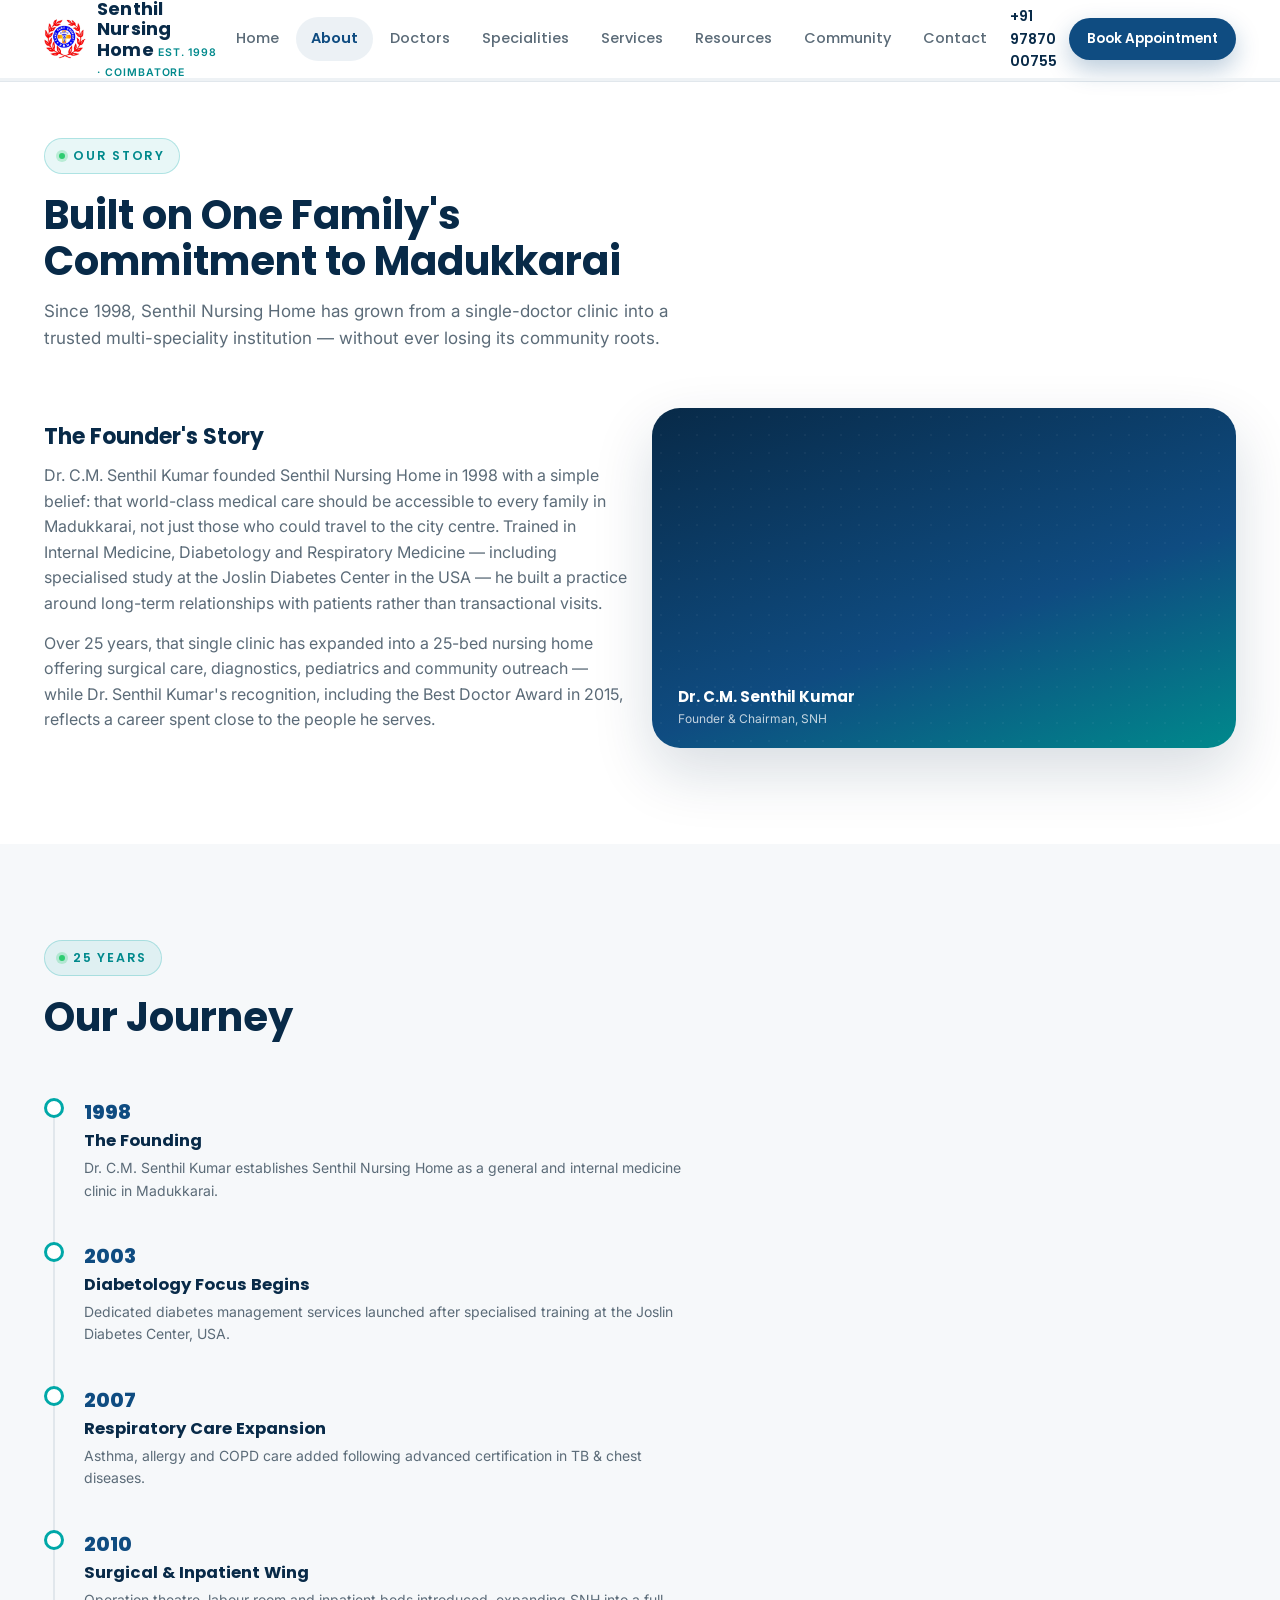
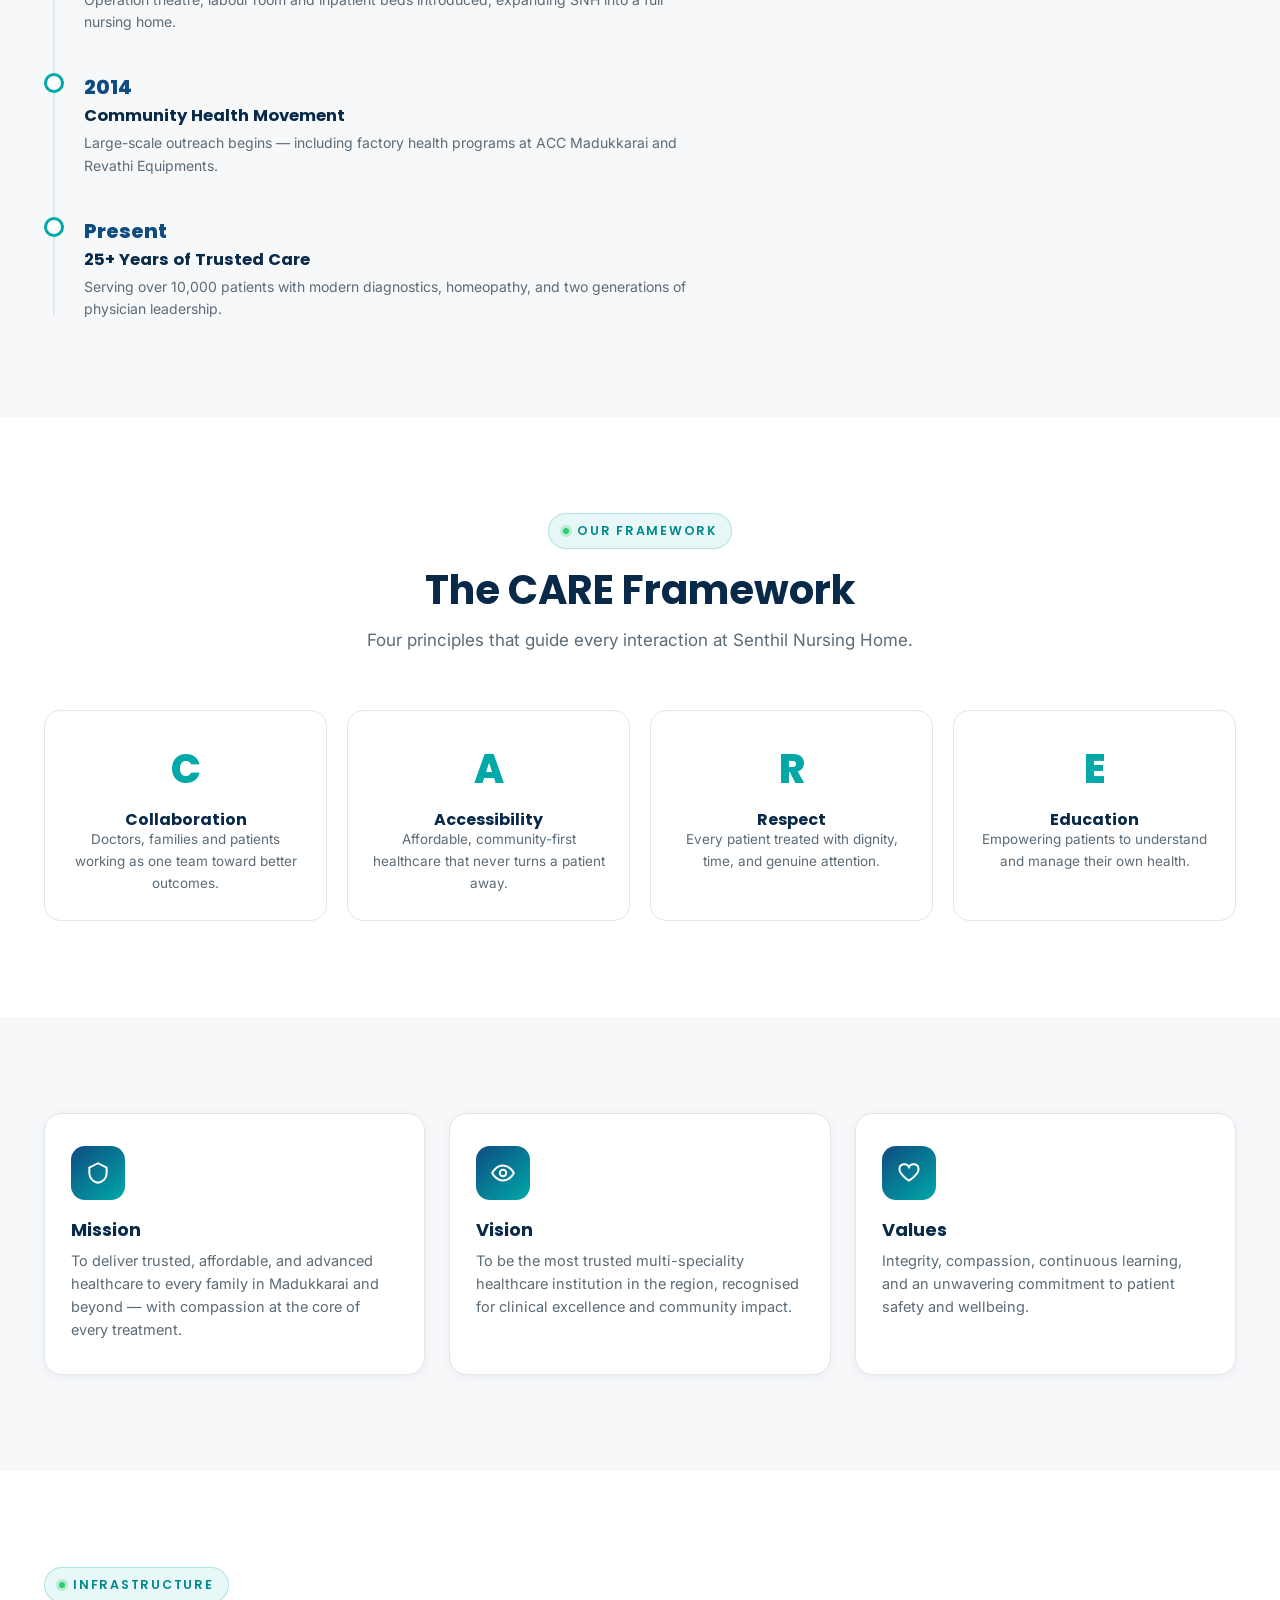
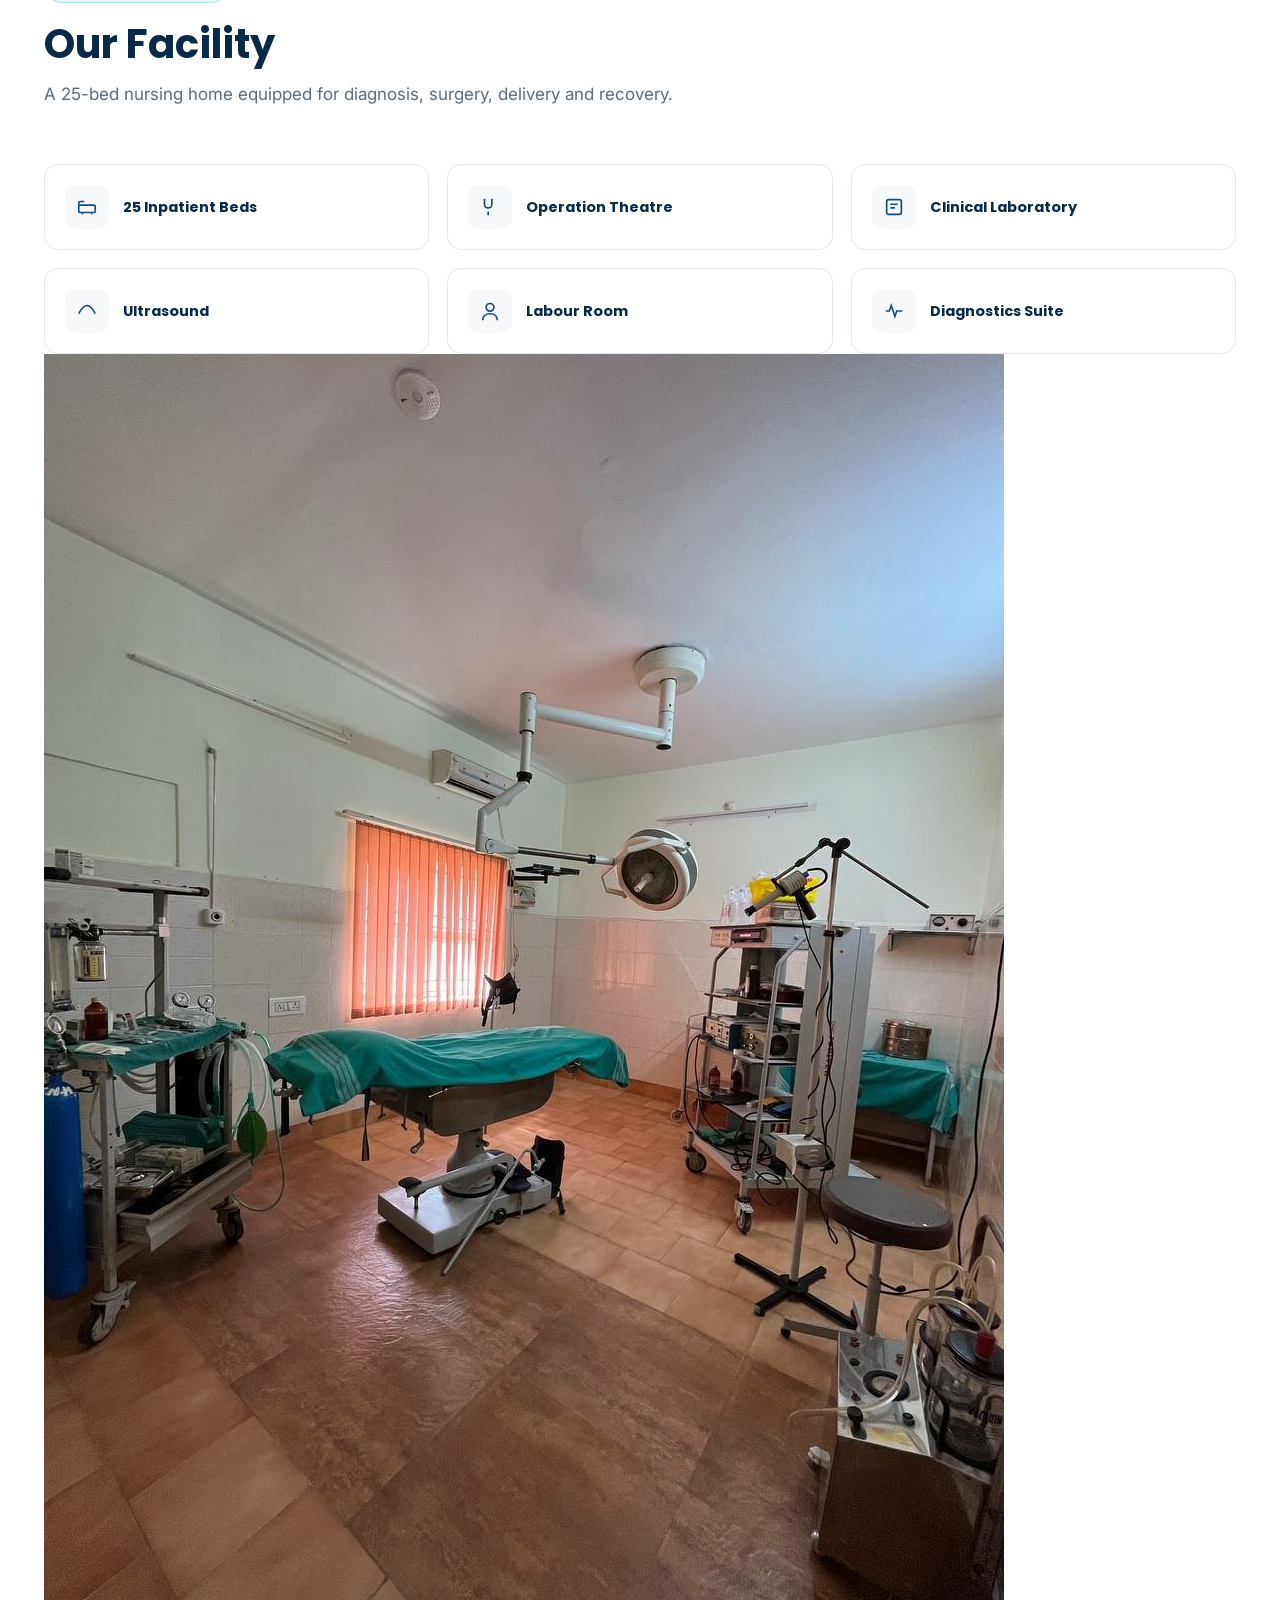
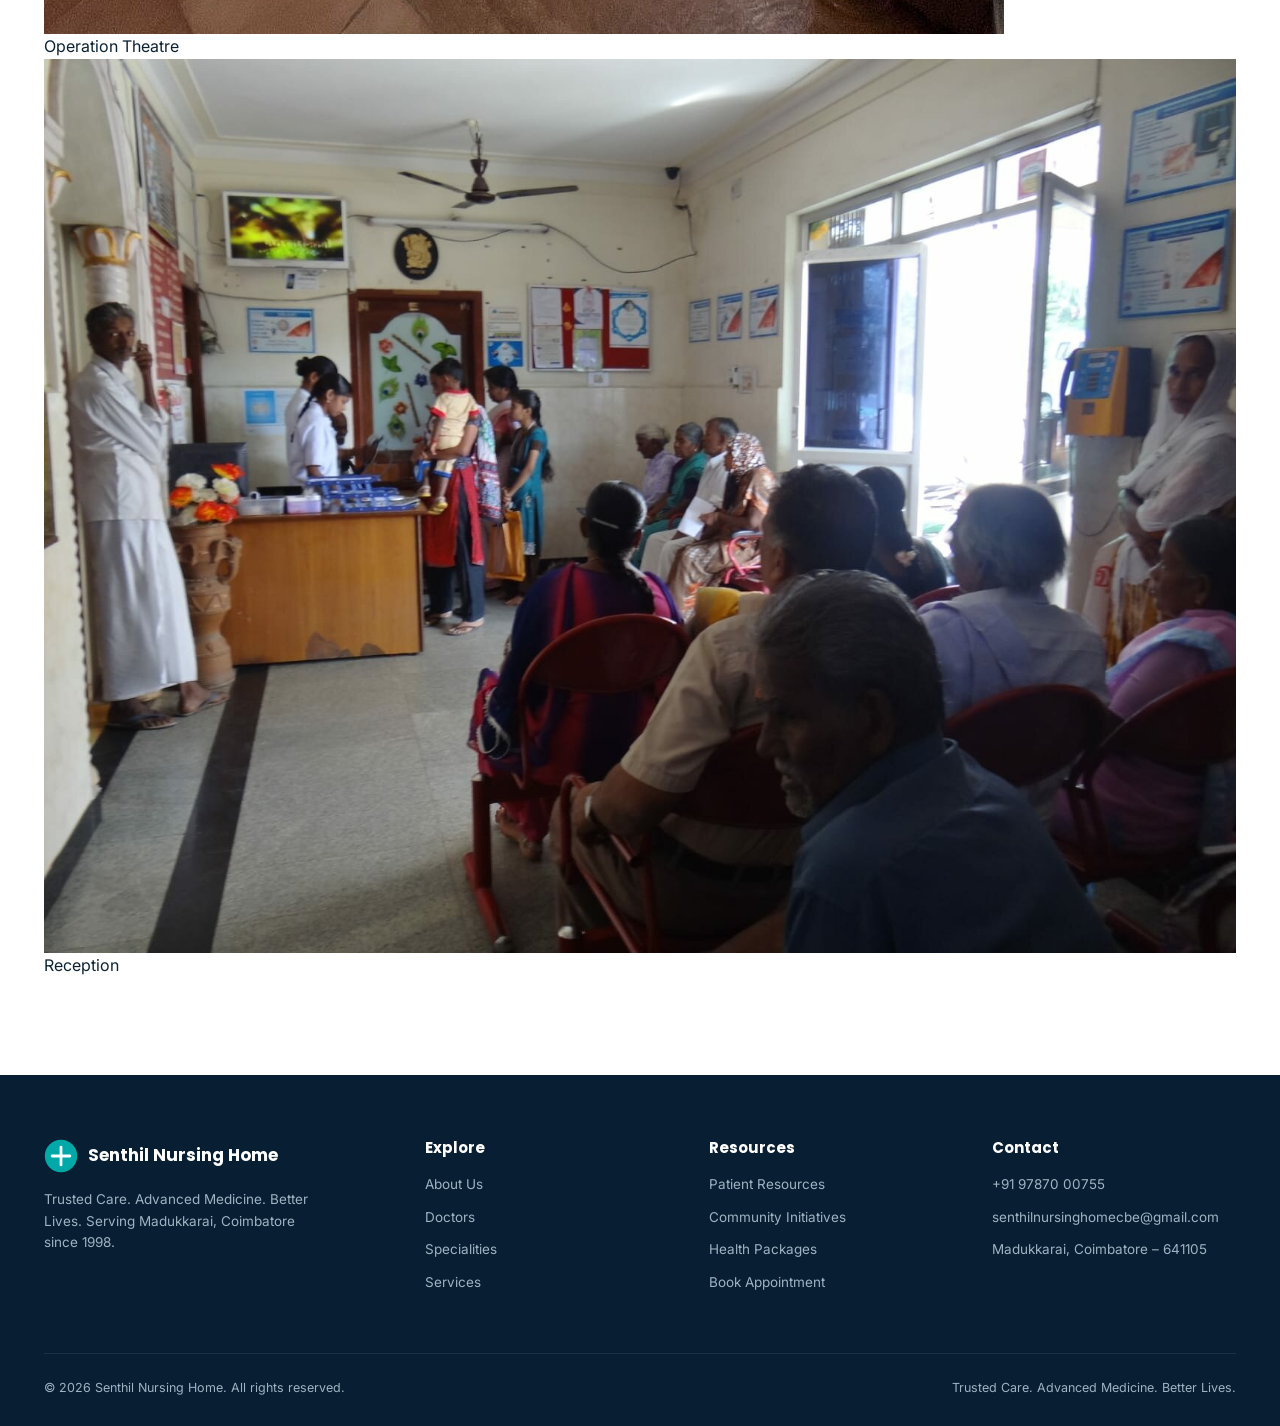
==== commit a1e260ad: "Add files via upload" ====
--- a/about.html
+++ b/about.html
@@ -14,11 +14,7 @@
 <nav class="nav" id="mainNav">
   <div class="container nav-inner">
     <a href="index.html" class="brand">
-      <svg class="brand-mark" viewBox="0 0 42 42" fill="none">
-        <circle cx="21" cy="21" r="20" fill="#0F4C81"/>
-        <path d="M21 10v22M10 21h22" stroke="#fff" stroke-width="3.4" stroke-linecap="round"/>
-        <circle cx="21" cy="21" r="20" stroke="#00A8A8" stroke-width="1.4"/>
-      </svg>
+      <img src="Images/Logo.jpg" alt="Senthil Nursing Home logo" class="brand-mark">
       <span class="brand-text">
         <span class="name">Senthil Nursing Home</span>
         <span class="sub">Est. 1998 · Coimbatore</span>
@@ -131,6 +127,10 @@
         <div class="infra-item reveal"><div class="ic"><svg viewBox="0 0 24 24" fill="none" stroke="#0F4C81" stroke-width="1.8"><circle cx="12" cy="8" r="4.2"/><path d="M4 22c0-4.4 3.6-7 8-7s8 2.6 8 7"/></svg></div><h4>Labour Room</h4></div>
         <div class="infra-item reveal"><div class="ic"><svg viewBox="0 0 24 24" fill="none" stroke="#0F4C81" stroke-width="1.8"><path d="M3 12h4l2-6 4 12 2-6h6"/></svg></div><h4>Diagnostics Suite</h4></div>
       </div>
+      <div class="facility-gallery">
+        <div class="facility-photo reveal"><img src="Images/Operation%20theater.jpg" alt="Operation Theatre at Senthil Nursing Home"><span>Operation Theatre</span></div>
+        <div class="facility-photo reveal"><img src="Images/Reception.jpg" alt="Reception at Senthil Nursing Home"><span>Reception</span></div>
+      </div>
     </div>
   </section>
 <!-- ================= FOOTER ================= -->
